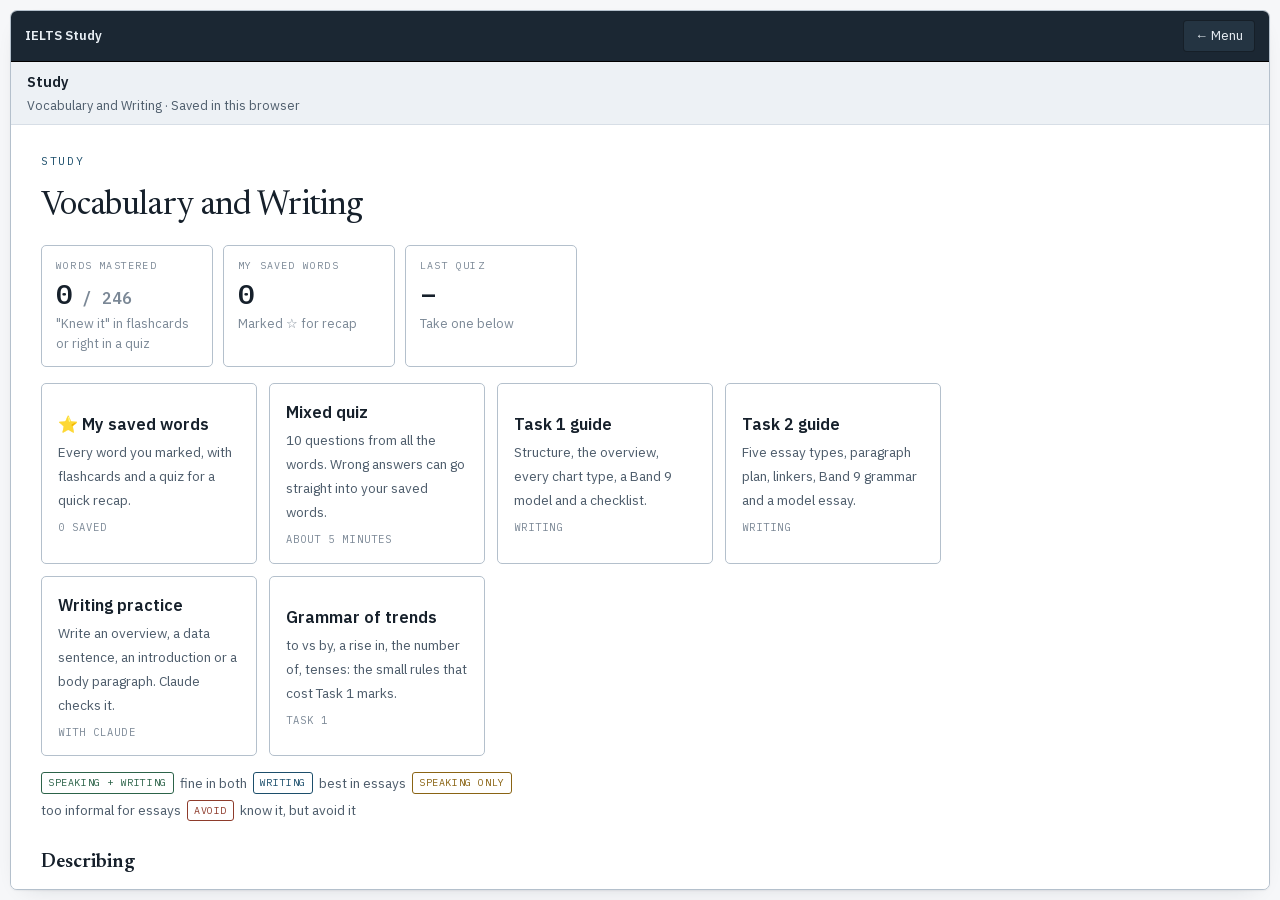
==== study.html @ 99f152c6 "IELTS Study: offline Vocabulary + Study for iPad Co-Authored-By: Claude Opus 5.5 <noreply@anthropic." ====
<!doctype html>
<html lang="en">
<head>
<meta charset="utf-8">
<meta name="viewport" content="width=device-width, initial-scale=1, viewport-fit=cover">
<meta name="apple-mobile-web-app-capable" content="yes">
<meta name="mobile-web-app-capable" content="yes">
<meta name="apple-mobile-web-app-title" content="IELTS Study">
<meta name="apple-mobile-web-app-status-bar-style" content="default">
<link rel="manifest" href="manifest.webmanifest">
<link rel="apple-touch-icon" href="icon-180.png">
<title>IELTS Study</title>
<link rel="stylesheet" href="fonts/fonts.css">
<style>
:root{
  --ground:#F6F7F9; --surface:#FFFFFF; --surface-2:#EDF1F5; --surface-3:#E4EAF0;
  --ink:#16202B; --ink-2:#4E5D6C; --ink-3:#7B8896;
  --rule:#D7DEE6; --rule-strong:#B4C0CC;
  --accent:#1C4E6B; --accent-2:#2E7BA6; --accent-soft:#E2EDF4;
  --correct:#8E3B2B; --correct-soft:#F7E9E5;
  --gold:#8A6414; --gold-soft:#F7EFDB;
  --good:#2C6349; --good-soft:#E2F0E9;
  --chrome:#1B2733; --chrome-2:#243442; --chrome-ink:#E8EEF4; --chrome-ink-2:#9FB0C0;
  --shadow:0 1px 2px rgba(22,32,43,.06), 0 8px 24px -16px rgba(22,32,43,.24);
}
@media (prefers-color-scheme:dark){:root:not([data-theme="light"]){
  --ground:#0B1016; --surface:#141C24; --surface-2:#1A242D; --surface-3:#222D37;
  --ink:#E4ECF3; --ink-2:#A6B4C0; --ink-3:#7C8B98;
  --rule:#2A3742; --rule-strong:#3B4B58;
  --accent:#82BEDD; --accent-2:#A3D2E9; --accent-soft:#16303F;
  --correct:#E5A395; --correct-soft:#33201C;
  --gold:#D9B667; --gold-soft:#2E2612;
  --good:#84C6A2; --good-soft:#15291F;
  --chrome:#0E161E; --chrome-2:#18242F; --chrome-ink:#E8EEF4; --chrome-ink-2:#8D9EAE;
  --shadow:0 1px 2px rgba(0,0,0,.5), 0 8px 24px -16px rgba(0,0,0,.9);
}}
:root[data-theme="dark"]{
  --ground:#0B1016; --surface:#141C24; --surface-2:#1A242D; --surface-3:#222D37;
  --ink:#E4ECF3; --ink-2:#A6B4C0; --ink-3:#7C8B98;
  --rule:#2A3742; --rule-strong:#3B4B58;
  --accent:#82BEDD; --accent-2:#A3D2E9; --accent-soft:#16303F;
  --correct:#E5A395; --correct-soft:#33201C;
  --gold:#D9B667; --gold-soft:#2E2612;
  --good:#84C6A2; --good-soft:#15291F;
  --chrome:#0E161E; --chrome-2:#18242F; --chrome-ink:#E8EEF4; --chrome-ink-2:#8D9EAE;
  --shadow:0 1px 2px rgba(0,0,0,.5), 0 8px 24px -16px rgba(0,0,0,.9);
}
*{box-sizing:border-box}
html,body{height:100%;margin:0;overflow:hidden}
body{background:var(--ground);color:var(--ink);font-family:"IBM Plex Sans",Arial,sans-serif;font-size:15.5px;line-height:1.55;-webkit-font-smoothing:antialiased}
.mono{font-family:"IBM Plex Mono",monospace}

#app{position:fixed;inset:10px;display:grid;grid-template-rows:auto auto minmax(0,1fr) auto;grid-template-columns:minmax(0,1fr);
  border:1px solid var(--rule-strong);border-radius:7px;overflow:hidden;background:var(--surface);box-shadow:var(--shadow)}
@media (max-width:700px){#app{inset:4px;border-radius:5px}}

/* top chrome */
.topbar{display:flex;align-items:center;gap:14px;min-width:0;background:var(--chrome);color:var(--chrome-ink);
  padding:9px 14px;font-size:13px;border-bottom:1px solid #000}
.topbar .who{display:flex;align-items:center;gap:9px;min-width:0}
.topbar .av{width:22px;height:22px;border-radius:3px;background:var(--chrome-2);display:grid;place-items:center;
  font-family:"IBM Plex Mono",monospace;font-size:10px;color:var(--chrome-ink-2);flex:none}
.topbar .nm{white-space:nowrap;overflow:hidden;text-overflow:ellipsis}
.topbar .nm b{font-weight:600}
.topbar .nm span{color:var(--chrome-ink-2);margin-left:7px;font-family:"IBM Plex Mono",monospace;font-size:11.5px}
.topbar .clock{margin-left:auto;display:flex;align-items:center;gap:8px;font-family:"IBM Plex Mono",monospace;
  font-size:13.5px;font-weight:600;background:var(--chrome-2);padding:5px 12px;border-radius:4px;font-variant-numeric:tabular-nums}
.topbar .clock.warn{background:#5A2A1E;color:#FFD9CE}
.topbar .clock.crit{background:#7A2416;color:#FFE2DA;animation:pulse 1s steps(2) infinite}
@keyframes pulse{50%{opacity:.55}}
.topbar .tools{display:flex;gap:6px}
.topbar button{font:inherit;font-size:12px;background:var(--chrome-2);color:var(--chrome-ink);border:1px solid #0006;
  border-radius:4px;padding:5px 11px;cursor:pointer}
.topbar button{white-space:nowrap}
.topbar button:hover{background:#2E4051}
.topbar button:focus-visible{outline:2px solid var(--accent-2);outline-offset:1px}

/* instruction strip */
.instr{background:var(--surface-2);border-bottom:1px solid var(--rule);padding:9px 16px}
.instr h2{margin:0 0 2px;font-size:14.5px;font-weight:600;font-family:"IBM Plex Sans",sans-serif}
.instr p{margin:0;font-size:12.8px;color:var(--ink-2)}
.instr .rng{font-family:"IBM Plex Mono",monospace;font-size:11px;letter-spacing:.1em;text-transform:uppercase;color:var(--accent);font-weight:600}

/* content */
.stage{min-height:0;min-width:0;overflow:hidden;position:relative}
.pane{height:100%;overflow-y:auto;padding:18px 22px}
.split{display:grid;grid-template-columns:minmax(0,1fr) 7px minmax(0,1fr);height:100%;min-height:0;min-width:0}
.split>.pane{min-width:0}
.split .divider{background:var(--surface-2);border-left:1px solid var(--rule);border-right:1px solid var(--rule);
  cursor:col-resize;position:relative}
.split .divider::after{content:"";position:absolute;top:50%;left:1px;width:3px;height:40px;margin-top:-20px;
  background:var(--rule-strong);border-radius:2px}
@media (max-width:860px){.split{grid-template-columns:1fr;grid-template-rows:1fr 7px 1fr}
  .split .divider{cursor:row-resize;border:none;border-top:1px solid var(--rule);border-bottom:1px solid var(--rule)}}

/* bottom chrome */
.botbar{background:var(--surface-2);border-top:1px solid var(--rule);padding:7px 12px;display:flex;align-items:center;gap:10px;min-width:0}
.palette{display:flex;gap:12px;overflow-x:auto;flex:1;min-width:0;padding:2px}
.pgroup{display:flex;align-items:center;gap:4px;flex:none}
.pgroup .lbl{font-family:"IBM Plex Mono",monospace;font-size:10px;letter-spacing:.08em;text-transform:uppercase;
  color:var(--ink-3);margin-right:3px;white-space:nowrap}
.pbtn{width:26px;height:26px;flex:none;border:1px solid var(--rule-strong);background:var(--surface);color:var(--ink-2);
  border-radius:3px;font-family:"IBM Plex Mono",monospace;font-size:11.5px;cursor:pointer;padding:0;position:relative}
.pbtn:hover{border-color:var(--accent-2)}
.pbtn:focus-visible{outline:2px solid var(--accent-2);outline-offset:1px}
.pbtn.done{background:var(--accent);border-color:var(--accent);color:var(--surface);font-weight:600}
.pbtn.here{outline:2px solid var(--ink);outline-offset:1px}
.pbtn.flag::after{content:"";position:absolute;top:-3px;right:-3px;width:7px;height:7px;border-radius:50%;background:var(--gold)}
.pbtn.ok{background:var(--good);border-color:var(--good);color:#fff}
.pbtn.no{background:var(--correct);border-color:var(--correct);color:#fff}
.navbtns{display:flex;gap:6px;flex:none}
.navbtns button,.reviewbox{font:inherit;font-size:12.5px;border:1px solid var(--rule-strong);background:var(--surface);
  color:var(--ink);border-radius:4px;padding:6px 13px;cursor:pointer;white-space:nowrap}
.navbtns button.primary{background:var(--accent);border-color:var(--accent);color:var(--surface);font-weight:600}
.navbtns button:disabled{opacity:.4;cursor:default}
.navbtns button:focus-visible,.reviewbox:focus-visible{outline:2px solid var(--accent-2);outline-offset:1px}
.reviewbox{display:flex;align-items:center;gap:6px;flex:none}
.reviewbox input{accent-color:var(--gold);margin:0}

/* question content inside panes */
.pane h3{font-family:"Newsreader",Georgia,serif;font-size:1.3rem;margin:0 0 6px;font-weight:600}
.pane .sub{font-size:.84rem;color:var(--ink-3);margin:0 0 16px}
.passage{font-family:"Newsreader",Georgia,serif;font-size:1.05rem;line-height:1.68}
.passage p{margin:0 0 14px;max-width:62ch}
.passage .pl{font-family:"IBM Plex Mono",monospace;font-size:.76em;font-weight:600;color:var(--accent);margin-right:7px;vertical-align:2px}
.qblock{border-top:1px solid var(--rule);margin-top:20px;padding-top:16px}
.qblock:first-child{border-top:none;margin-top:0;padding-top:0}
.qrange{font-family:"IBM Plex Mono",monospace;font-size:11px;letter-spacing:.1em;text-transform:uppercase;color:var(--accent);font-weight:600;margin:0 0 6px}
.rubric{font-size:.9rem;color:var(--ink-2);margin:0 0 14px}
.rubric strong{color:var(--ink)}
ol.qs{list-style:none;margin:0 0 16px;padding:0}
ol.qs>li{display:grid;grid-template-columns:30px 1fr;gap:9px;padding:7px 0;border-bottom:1px dotted var(--rule);align-items:start;scroll-margin-top:12px}
ol.qs>li:last-child{border-bottom:none}
ol.qs>li.cur{background:var(--accent-soft);border-radius:3px;padding-left:5px;margin-left:-5px}
ol.qs>li>.qn{font-family:"IBM Plex Mono",monospace;font-size:12.5px;font-weight:600;color:var(--ink-3);padding-top:2px}
ol.qs .opts{list-style:none;margin:7px 0 0;padding:0;display:flex;flex-direction:column;gap:2px;font-size:.93rem}
ol.qs .opts li{display:grid;grid-template-columns:22px 1fr;gap:6px;cursor:pointer;border-radius:3px;padding:3px 6px;margin-left:-6px}
ol.qs .opts li:hover{background:var(--surface-2)}
ol.qs .opts li.sel{background:var(--accent-soft)}
ol.qs .opts li.sel .ol{color:var(--accent);font-weight:700}
ol.qs .opts li.okright{background:var(--good-soft)} ol.qs .opts li.okright .ol{color:var(--good)}
ol.qs .opts li.okwrong{background:var(--correct-soft)} ol.qs .opts li.okwrong .ol{color:var(--correct)}
ol.qs .opts .ol{font-family:"IBM Plex Mono",monospace;font-weight:600;color:var(--ink-3)}
.optionbox{border:1px solid var(--rule-strong);border-radius:3px;background:var(--surface-2);padding:12px 14px;margin:0 0 16px;max-width:52ch}
.optionbox .obt{font-family:"IBM Plex Mono",monospace;font-size:10px;letter-spacing:.12em;text-transform:uppercase;color:var(--ink-3);font-weight:600;margin:0 0 8px;display:block}
.optionbox ul,.optionbox ol{list-style:none;margin:0;padding:0;display:flex;flex-direction:column;gap:3px;font-size:.92rem}
.optionbox li{display:grid;grid-template-columns:30px 1fr;gap:7px}
.optionbox .ol{font-family:"IBM Plex Mono",monospace;font-weight:600;color:var(--accent)}
.formtbl,.notebox{border:1px solid var(--rule-strong);border-radius:3px;background:var(--surface);padding:16px 18px;margin:0 0 18px;max-width:58ch}
.formtbl h5,.notebox h5{margin:0 0 4px;font-family:"Newsreader",Georgia,serif;font-size:1.12rem;font-weight:600}
.formtbl h5{text-align:center}
.formtbl .sub{text-align:center;font-size:.76rem;color:var(--ink-3);font-family:"IBM Plex Mono",monospace;letter-spacing:.1em;text-transform:uppercase;margin:0 0 12px;padding-bottom:9px;border-bottom:1px solid var(--rule)}
.formtbl dl{display:grid;grid-template-columns:auto 1fr;gap:8px 14px;margin:0;font-size:.93rem}
.formtbl dt{font-weight:500;color:var(--ink-2)} .formtbl dd{margin:0}
.notebox h6{margin:14px 0 5px;font-size:.8rem;font-weight:600;font-family:"IBM Plex Mono",monospace;letter-spacing:.1em;text-transform:uppercase;color:var(--accent)}
.notebox ul{margin:0;padding-left:18px;font-size:.93rem} .notebox li{margin-bottom:5px}
.qnum{font-family:"IBM Plex Mono",monospace;font-weight:600;color:var(--accent);font-size:.84rem;margin-right:4px}
figure{margin:0 0 16px} figure svg{width:100%;height:auto;display:block;background:var(--surface);border:1px solid var(--rule);border-radius:3px}
figcaption{font-size:.78rem;color:var(--ink-3);margin-top:6px;font-family:"IBM Plex Mono",monospace}
.box{border:1px solid var(--rule);border-radius:3px;background:var(--surface);padding:13px 15px;margin:0 0 16px;max-width:60ch}
.tw{overflow-x:auto;margin:0 0 16px;border:1px solid var(--rule);border-radius:3px;background:var(--surface)}
table{border-collapse:collapse;width:100%;font-size:.88rem;min-width:380px}
th,td{text-align:left;padding:8px 12px;border-bottom:1px solid var(--rule);vertical-align:top}
thead th{background:var(--surface-2);font-family:"IBM Plex Mono",monospace;font-size:10px;letter-spacing:.1em;text-transform:uppercase;color:var(--ink-2);font-weight:600}
td.num,th.num{font-variant-numeric:tabular-nums;white-space:nowrap} td.mono{font-family:"IBM Plex Mono",monospace}
tbody tr:last-child td{border-bottom:none}
.prompt{font-weight:600}
input.gapin{font-family:"IBM Plex Mono",monospace;font-size:.9em;color:var(--ink);background:var(--surface);
  border:1px solid var(--rule-strong);border-radius:3px;padding:3px 7px;margin:0 3px;min-width:140px;width:140px}
input.gapin.sz-letter{min-width:50px;width:50px;text-align:center;text-transform:uppercase}
input.gapin.sz-tfng{min-width:108px;width:108px;text-transform:uppercase}
input.gapin:focus{outline:none;border-color:var(--accent);box-shadow:0 0 0 3px var(--accent-soft)}
input.gapin.right{border-color:var(--good);background:var(--good-soft);color:var(--good);font-weight:600}
input.gapin.wrong{border-color:var(--correct);background:var(--correct-soft);color:var(--correct);font-weight:600}
.corr{font-family:"IBM Plex Mono",monospace;font-size:.78em;color:var(--good);font-weight:600;margin-left:6px;white-space:nowrap}
mark.hl{background:var(--gold-soft);border-bottom:1.5px solid var(--gold);padding:0 1px}
textarea.wbox{display:block;width:100%;height:100%;min-height:260px;font-family:"Newsreader",Georgia,serif;font-size:1.02rem;
  line-height:1.6;color:var(--ink);background:var(--surface);border:1px solid var(--rule-strong);border-radius:3px;padding:13px 15px;resize:none}
textarea.wbox:focus{outline:none;border-color:var(--accent);box-shadow:0 0 0 3px var(--accent-soft)}
.wcount{font-family:"IBM Plex Mono",monospace;font-size:11px;letter-spacing:.07em;text-transform:uppercase;color:var(--ink-3);text-align:right;margin-top:5px}
.wcount.under{color:var(--correct);font-weight:600} .wcount.over{color:var(--good);font-weight:600}

/* overlays */
.sheet{position:absolute;inset:0;background:var(--surface);overflow-y:auto;padding:28px 30px;z-index:20}
.sheet h1{font-family:"Newsreader",Georgia,serif;font-weight:400;font-size:2.1rem;margin:0 0 6px;letter-spacing:-.02em}
.sheet h2{font-family:"Newsreader",Georgia,serif;font-weight:600;font-size:1.25rem;margin:26px 0 10px}
.sheet p{max-width:66ch;color:var(--ink-2)}
.sheet .eyebrow{font-family:"IBM Plex Mono",monospace;font-size:11px;letter-spacing:.15em;text-transform:uppercase;color:var(--accent);margin:0 0 10px}
.cards{display:grid;grid-template-columns:repeat(auto-fit,minmax(215px,1fr));gap:12px;margin:16px 0;max-width:900px}
.card{border:1px solid var(--rule-strong);border-radius:5px;background:var(--surface);padding:15px 16px;text-align:left;cursor:pointer;font:inherit;color:inherit}
.card:hover{border-color:var(--accent);background:var(--accent-soft)}
.card:focus-visible{outline:2px solid var(--accent-2);outline-offset:2px}
.card b{display:block;font-size:1.02rem;margin-bottom:3px}
.card span{font-size:.85rem;color:var(--ink-2)}
.card .meta{font-family:"IBM Plex Mono",monospace;font-size:10.5px;letter-spacing:.1em;text-transform:uppercase;color:var(--ink-3);display:block;margin-top:8px}
.scorehead{display:flex;gap:26px;flex-wrap:wrap;align-items:baseline;border:1px solid var(--rule-strong);border-radius:5px;
  background:var(--surface-2);padding:18px 22px;margin:14px 0 22px;max-width:620px}
.scorehead .big{font-family:"IBM Plex Mono",monospace;font-size:2.6rem;font-weight:600;line-height:1;font-variant-numeric:tabular-nums}
.scorehead .lab{font-family:"IBM Plex Mono",monospace;font-size:10.5px;letter-spacing:.12em;text-transform:uppercase;color:var(--ink-3);display:block;margin-bottom:5px}
.scorehead .band{color:var(--accent)}
.rowlist{display:grid;grid-template-columns:repeat(auto-fill,minmax(168px,1fr));gap:5px;max-width:900px;margin:0 0 20px}
.rowlist .r{display:flex;gap:8px;align-items:baseline;font-size:.86rem;border:1px solid var(--rule);border-radius:3px;padding:5px 9px;background:var(--surface)}
.rowlist .r.ok{border-color:var(--good);background:var(--good-soft)}
.rowlist .r.no{border-color:var(--correct);background:var(--correct-soft)}
.rowlist .r b{font-family:"IBM Plex Mono",monospace;font-size:11px;color:var(--ink-3);flex:none;width:20px}
.rowlist .r .you{font-family:"IBM Plex Mono",monospace;text-decoration:line-through;color:var(--correct)}
.rowlist .r .ans{font-family:"IBM Plex Mono",monospace;color:var(--good);font-weight:600}
.misslist{display:flex;flex-direction:column;gap:6px;max-width:860px;margin:0 0 20px}
.misslist .m{display:grid;grid-template-columns:26px 1fr;gap:9px;border:1px solid var(--rule);
  border-left:3px solid var(--correct);border-radius:0 3px 3px 0;background:var(--surface);padding:8px 12px}
.misslist .m>b{font-family:"IBM Plex Mono",monospace;font-size:11.5px;color:var(--ink-3);padding-top:2px}
.misslist .m .ans{font-family:"IBM Plex Mono",monospace;color:var(--good);font-weight:600;font-size:.9rem}
.misslist .m p{margin:3px 0 0;font-size:.86rem;color:var(--ink-2);max-width:70ch}
details.key{border:1px solid var(--accent);border-radius:3px;background:var(--accent-soft);margin:0 0 12px;max-width:72ch}
details.key>summary{cursor:pointer;padding:11px 15px;font-family:"IBM Plex Mono",monospace;font-size:11px;
  letter-spacing:.12em;text-transform:uppercase;font-weight:600;color:var(--accent);list-style:none}
details.key>summary::-webkit-details-marker{display:none}
details.key>summary::before{content:"\25B8  "}
details.key[open]>summary::before{content:"\25BE  "}
details.key .kbody{padding:4px 16px 16px;background:var(--surface);border-top:1px solid var(--accent)}
details.key .model{font-family:"Newsreader",Georgia,serif;font-size:1.04rem;line-height:1.66}
details.key .model p{margin:0 0 12px;max-width:68ch}
details.key .wc{font-family:"IBM Plex Mono",monospace;font-size:11px;color:var(--ink-3);text-align:right;
  border-top:1px solid var(--rule);padding-top:8px;margin:12px 0 0}
details.key .gloss{font-size:.85rem;color:var(--ink-2);border-top:1px dashed var(--rule);margin-top:12px;padding-top:11px}
.btnrow{display:flex;gap:9px;flex-wrap:wrap;margin-top:18px}
.btnrow button{font:inherit;font-size:.88rem;font-weight:600;border-radius:4px;padding:9px 17px;cursor:pointer;
  border:1px solid var(--accent);background:var(--accent);color:var(--surface)}
.btnrow button.ghost{background:transparent;color:var(--accent)}
.btnrow button:focus-visible{outline:2px solid var(--accent-2);outline-offset:2px}
.notice{border-left:3px solid var(--gold);background:var(--gold-soft);border-radius:0 3px 3px 0;padding:12px 15px;margin:0 0 18px;max-width:66ch;font-size:.88rem}
.notice b{font-family:"IBM Plex Mono",monospace;font-size:10.5px;letter-spacing:.12em;text-transform:uppercase;color:var(--gold);display:block;margin-bottom:5px}
.hlbar{position:absolute;z-index:30;display:none;gap:2px;background:var(--chrome);border-radius:4px;padding:3px;box-shadow:var(--shadow)}
.hlbar button{font:inherit;font-size:11.5px;background:transparent;color:var(--chrome-ink);border:none;border-radius:3px;padding:5px 10px;cursor:pointer}
.hlbar button:hover{background:var(--chrome-2)}
.spk{max-width:70ch}
.qbh{font-family:"Newsreader",Georgia,serif;font-size:1.12rem;font-weight:600;margin:22px 0 8px}
.qrow{display:grid;grid-template-columns:minmax(0,1.25fr) minmax(0,.75fr) minmax(0,1.5fr);gap:16px;border:1px solid var(--rule);border-left:3px solid var(--good);border-radius:0 4px 4px 0;padding:10px 13px;margin:0 0 8px;max-width:1150px;background:var(--surface)}
.qrow.no{border-left-color:var(--correct);background:linear-gradient(90deg,var(--correct-soft),var(--surface) 30%)}
.qrow .qq{font-size:.9rem;line-height:1.5}
.qrow .qq b{font-family:"IBM Plex Mono",monospace;font-size:.82rem;color:var(--ink-3);margin-right:4px}
.qrow .qq .opt{display:block;font-size:.84rem;color:var(--ink-2);margin-top:2px}
.qrow .qq .opt.c{color:var(--good);font-weight:600}
.qrow .lab{display:block;font-family:"IBM Plex Mono",monospace;font-size:9.5px;letter-spacing:.1em;text-transform:uppercase;color:var(--ink-3);margin:0 0 2px}
.qrow .qa .ans{display:block;font-family:"IBM Plex Mono",monospace;color:var(--good);font-weight:600;margin-bottom:6px}
.qrow .qa .you2{display:block;font-family:"IBM Plex Mono",monospace;color:var(--correct);font-weight:600;text-decoration:line-through;margin-bottom:6px}
.qrow .qe .excerpt{margin:0}
.qrow .qe .nt{font-size:.84rem;color:var(--ink-2);margin:6px 0 0}
#qbyq.onlyno .qrow.ok{display:none}
.fltbar{display:flex;gap:6px;margin:0 0 6px}
.fltbar button{font:inherit;font-size:.8rem;border:1px solid var(--rule-strong);background:var(--surface);color:var(--ink);border-radius:4px;padding:4px 10px;cursor:pointer}
.fltbar button.on{background:var(--accent);border-color:var(--accent);color:var(--surface)}
@media (max-width:860px){.qrow{grid-template-columns:1fr;gap:8px}}
.tx p[data-pt]{cursor:pointer}
.tx p[data-pt]:hover{background:var(--accent-soft)}
.tx p .pi{color:var(--accent);font-size:10px;margin-right:6px}
.playbtn{font:inherit;font-size:.78rem;font-weight:600;border:1px solid var(--accent);background:var(--surface);color:var(--accent);border-radius:4px;padding:3px 9px;cursor:pointer;margin-top:7px}
#rpbar{position:absolute;right:16px;bottom:62px;z-index:45;background:var(--chrome);color:var(--chrome-ink);border-radius:6px;padding:8px 10px;display:flex;gap:8px;align-items:center;font-family:"IBM Plex Mono",monospace;font-size:12px;box-shadow:var(--shadow)}
#rpbar button{font:inherit;font-size:12px;background:var(--chrome-2);color:var(--chrome-ink);border:1px solid #0006;border-radius:4px;padding:4px 9px;cursor:pointer}
.dtable button.del{border-color:var(--rule-strong);color:var(--ink-3);margin-left:6px}
.qrow .qq .opt.y{color:var(--correct);text-decoration:line-through}
.qrow .qq .opts2{display:block;margin-top:5px;padding:6px 9px;background:var(--surface-2);border-radius:3px}
.revtx .tx{max-width:none}
.revtx .tx p.flash{outline:2px solid var(--accent);outline-offset:1px}
.revhint{font-family:"IBM Plex Mono",monospace;font-size:11px;color:var(--ink-3);margin:0 0 10px}
[data-qli].jump,.qhost.jump{cursor:pointer}
.gapin.jump{pointer-events:none}
.tx{font-size:.95rem;line-height:1.6;max-width:78ch}
.tx p{margin:0 0 7px;padding:3px 7px;border-radius:3px}
.tx p .sp{font-family:"IBM Plex Mono",monospace;font-size:10.5px;letter-spacing:.06em;color:var(--ink-3);margin-right:6px;text-transform:uppercase}
.tx p.txw{background:var(--correct-soft);border-left:3px solid var(--correct)}
.tx p.txr{border-left:3px solid var(--good)}
.tx .qb{display:inline-block;font-family:"IBM Plex Mono",monospace;font-size:10.5px;font-weight:600;border-radius:3px;padding:0 5px;margin-right:6px;vertical-align:1px}
.tx .qb.w{background:var(--correct);color:#fff}
.tx .qb.r{background:var(--good);color:#fff}
.txnote{font-size:.8rem;color:var(--ink-3);margin:0 0 10px;font-family:"IBM Plex Mono",monospace}
.excerpt{margin:7px 0 2px;padding:7px 10px;background:var(--surface-2);border-radius:3px;font-size:.86rem;color:var(--ink);max-width:72ch}
.excerpt .lab{display:block;font-family:"IBM Plex Mono",monospace;font-size:10px;letter-spacing:.1em;text-transform:uppercase;color:var(--ink-3);margin-bottom:3px}
.excerpt mark{background:var(--gold-soft);border-bottom:1.5px solid var(--gold);color:inherit;padding:0 1px}
.playopt{margin:0 0 16px;padding:9px 13px;border:1px dashed var(--rule-strong);border-radius:4px;font-family:"IBM Plex Mono",monospace;font-size:12px;display:flex;gap:12px;align-items:center;color:var(--ink-3)}
.playopt button{font:inherit;font-size:12px;border:1px solid var(--accent);background:transparent;color:var(--accent);border-radius:4px;padding:4px 10px;cursor:pointer}
.tiles{display:grid;grid-template-columns:repeat(auto-fill,minmax(170px,1fr));gap:10px;max-width:900px;margin:12px 0 8px}
.tile{border:1px solid var(--rule-strong);border-radius:5px;background:var(--surface);padding:12px 14px}
.tile .lab{display:block;font-family:"IBM Plex Mono",monospace;font-size:10px;letter-spacing:.12em;text-transform:uppercase;color:var(--ink-3);margin-bottom:6px}
.tile .v{font-family:"IBM Plex Mono",monospace;font-size:1.7rem;font-weight:600;line-height:1.1;font-variant-numeric:tabular-nums}
.tile .s{display:block;font-size:.8rem;color:var(--ink-3);margin-top:4px}
.ah-f{display:flex;flex-wrap:wrap;gap:6px;margin:6px 0 12px}
.ah-f button{font:inherit;font-size:.82rem;border:1px solid var(--rule-strong);background:var(--surface);color:var(--ink-2);border-radius:999px;padding:4px 13px;cursor:pointer}
.ah-f button span{font-family:"IBM Plex Mono",monospace;font-size:.72rem;opacity:.75;margin-left:2px}
.ah-f button.on{background:var(--accent);border-color:var(--accent);color:var(--surface)}
.ah-list{list-style:none;margin:0;padding:0;max-width:920px;border:1px solid var(--rule);border-radius:7px;overflow:hidden;background:var(--surface)}
.ah-day{padding:7px 16px;background:var(--surface-2);font-family:"IBM Plex Mono",monospace;font-size:10.5px;letter-spacing:.09em;text-transform:uppercase;color:var(--ink-3);border-top:1px solid var(--rule)}
.ah-day:first-child{border-top:0}
.ah-row{display:grid;grid-template-columns:92px minmax(0,1.25fr) minmax(0,1.2fr) 54px auto;gap:14px;align-items:center;padding:11px 16px;border-top:1px solid var(--rule)}
.ah-row:hover{background:var(--surface-2)}
.ah-mod{font-size:.74rem;font-weight:600;padding:3px 9px;border-radius:999px;justify-self:start;white-space:nowrap}
.m-listening{background:var(--accent-soft);color:var(--accent)}
.m-reading{background:var(--gold-soft);color:var(--gold)}
.m-writing{background:var(--good-soft);color:var(--good)}
.m-speaking{background:var(--correct-soft);color:var(--correct)}
.ah-t{display:flex;flex-wrap:wrap;align-items:baseline;gap:2px 8px;min-width:0}
.ah-t b{white-space:nowrap;font-weight:600}
.ah-t small{color:var(--ink-3);font-family:"IBM Plex Mono",monospace;font-size:.72rem;white-space:nowrap}
.ah-note{font:inherit;font-size:.76rem;color:var(--ink-3);background:none;border:0;padding:0;cursor:pointer;flex-basis:100%;text-align:left;overflow:hidden;text-overflow:ellipsis;white-space:nowrap}
button.ah-note:hover{color:var(--accent);text-decoration:underline}
.ah-score{display:flex;align-items:center;gap:10px;min-width:0}
.ah-sc{font-family:"IBM Plex Mono",monospace;font-size:.8rem;white-space:nowrap;color:var(--ink-3)}
.ah-sc b{color:var(--ink);font-size:.98rem}
.ah-bar{flex:1;max-width:130px;height:6px;background:var(--surface-3);border-radius:3px;overflow:hidden}
.ah-bar i{display:block;height:100%;background:var(--accent-2);border-radius:3px}
.ah-band{font-family:"IBM Plex Mono",monospace;font-weight:700;font-size:.98rem;text-align:center;border-radius:6px;padding:5px 0;color:var(--ink-3)}
.ah-band.b8{background:var(--good-soft);color:var(--good)}
.ah-band.b7{background:var(--accent-soft);color:var(--accent)}
.ah-band.b6{background:var(--gold-soft);color:var(--gold)}
.ah-band.b5{background:var(--correct-soft);color:var(--correct)}
.ah-act{display:flex;gap:6px;align-items:center;justify-content:flex-end}
.ah-act select{max-width:78px;font-size:.8rem}
.ah-go{font:inherit;font-size:.8rem;border:1px solid var(--accent);background:transparent;color:var(--accent);border-radius:5px;padding:5px 12px;cursor:pointer;white-space:nowrap}
.ah-go:hover{background:var(--accent);color:var(--surface)}
.ah-del{display:grid;place-items:center;border:1px solid transparent;background:none;color:var(--ink-3);border-radius:5px;padding:5px;cursor:pointer;opacity:.55}
.ah-row:hover .ah-del,.ah-del:focus-visible{opacity:1}
.ah-del:hover{color:var(--correct);border-color:var(--correct)}
@media (max-width:680px){
  .ah-row{grid-template-columns:auto minmax(0,1fr) 50px;gap:8px 10px}
  .ah-score{grid-column:1 / 3}
  .ah-act{grid-column:1 / -1;justify-content:flex-start}
}
.dtable{border-collapse:collapse;width:100%;max-width:900px;font-size:.86rem;min-width:520px}
.dtable td,.dtable th{padding:7px 10px;border-bottom:1px solid var(--rule);text-align:left;vertical-align:middle}
.dtable th{font-family:"IBM Plex Mono",monospace;font-size:10px;letter-spacing:.1em;text-transform:uppercase;color:var(--ink-3);font-weight:600;background:var(--surface-2)}
.dtable td.n{font-family:"IBM Plex Mono",monospace;font-variant-numeric:tabular-nums;white-space:nowrap}
.dtable button{font:inherit;font-size:.8rem;border:1px solid var(--accent);background:transparent;color:var(--accent);border-radius:4px;padding:3px 9px;cursor:pointer;white-space:nowrap}
.secbar{display:grid;grid-template-columns:90px 1fr 52px;gap:10px;align-items:center;max-width:560px;margin:5px 0;font-size:.86rem}
.secbar .tr{height:12px;background:var(--surface-2);border-radius:3px;overflow:hidden}
.secbar .fl{height:100%;background:var(--accent)}
.secbar .pc{font-family:"IBM Plex Mono",monospace;text-align:right;color:var(--ink-2)}
.btnrow button.ghost.sel{border-color:var(--accent);color:var(--accent);background:var(--accent-soft);font-weight:600}
.spk h4.lab{font-family:"IBM Plex Mono",monospace;font-size:11px;letter-spacing:.1em;text-transform:uppercase;color:var(--accent);margin:18px 0 6px;font-weight:600}
.spk ul{margin:0 0 8px;padding-left:20px}
.paper{border:1px solid var(--rule-strong);border-radius:4px;background:var(--surface-2);padding:16px 18px;margin:0 0 16px;max-width:56ch}
.paper .ptag{display:block;font-family:"IBM Plex Mono",monospace;font-size:10px;letter-spacing:.12em;text-transform:uppercase;color:var(--ink-3);font-weight:600;margin-bottom:8px}
.paper .prompt{font-size:1.05rem;margin:0 0 8px}
.tcards{grid-template-columns:repeat(auto-fill,minmax(200px,1fr))}
.tcards .card{padding:12px 14px}
.spk .timerbig{font-family:"IBM Plex Mono",monospace;font-size:3rem;font-weight:600;font-variant-numeric:tabular-nums;color:var(--accent);margin:10px 0}
.tile .tlist-h{display:block;font-family:"IBM Plex Mono",monospace;font-size:9.5px;letter-spacing:.12em;text-transform:uppercase;color:var(--ink-3);margin:12px 0 4px;padding-top:9px;border-top:1px solid var(--rule)}
.tlist{list-style:none;margin:0;padding:0;display:flex;flex-direction:column;gap:2px}
.tlist button{width:calc(100% + 10px);display:grid;grid-template-columns:minmax(0,1fr) auto 30px;gap:8px;align-items:baseline;font:inherit;font-size:.84rem;color:var(--ink);background:transparent;border:none;border-radius:3px;padding:4px 5px;margin:0 -5px;cursor:pointer;text-align:left}
.tlist button:hover{background:var(--accent-soft)}
.tlist button:focus-visible{outline:2px solid var(--accent-2)}
.tlist .tn{white-space:nowrap;overflow:hidden;text-overflow:ellipsis}
.tlist .dt{display:block;font-family:"IBM Plex Mono",monospace;font-size:.68rem;color:var(--ink-3);overflow:hidden;text-overflow:ellipsis}
.tlist .sc{font-family:"IBM Plex Mono",monospace;font-size:.76rem;color:var(--ink-2);white-space:nowrap}
.tlist .bd{font-family:"IBM Plex Mono",monospace;font-weight:600;text-align:right}
table.bt{min-width:640px;font-size:.88rem}
table.bt thead th{white-space:nowrap}
table.bt tbody th{font-family:"Newsreader",Georgia,serif;font-size:1.05rem;font-weight:600;white-space:nowrap;vertical-align:top;padding-top:12px}
table.bt td{vertical-align:top;width:22%}
.btchip{display:grid;grid-template-columns:auto 1fr;column-gap:8px;width:100%;font:inherit;font-size:.84rem;color:var(--ink);background:var(--surface-2);border:1px solid var(--rule);border-radius:4px;padding:5px 9px;margin:0 0 4px;cursor:pointer;text-align:left}
.btchip:hover{border-color:var(--accent);background:var(--accent-soft)}
.btchip:focus-visible{outline:2px solid var(--accent-2);outline-offset:1px}
.btchip .bd{font-family:"IBM Plex Mono",monospace;font-weight:600;font-size:.95rem}
.btchip .sc{font-family:"IBM Plex Mono",monospace;font-size:.78rem;color:var(--ink-2);align-self:center}
.btchip .dt{grid-column:1/-1;font-family:"IBM Plex Mono",monospace;font-size:.68rem;color:var(--ink-3);white-space:nowrap;overflow:hidden;text-overflow:ellipsis}
table.bt .none{color:var(--ink-3)}
mark.hl{cursor:pointer}
mark.hl.hasnote{border-bottom-style:dashed}
.hlnote{display:inline-block;font-size:.72em;line-height:1;color:var(--surface);background:var(--gold);border-radius:3px;padding:2px 4px;margin:0 2px;vertical-align:2px;cursor:pointer;font-family:"IBM Plex Sans",sans-serif;font-style:normal}
.notepop{position:absolute;z-index:40;width:300px;max-width:calc(100% - 12px);background:var(--surface);border:1px solid var(--rule-strong);border-radius:6px;box-shadow:var(--shadow);padding:10px 12px}
.notepop .nq{margin:0 0 6px;font-size:.8rem;color:var(--ink-3);max-height:3.2em;overflow:hidden;font-family:"Newsreader",Georgia,serif;font-style:italic}
.notepop textarea{width:100%;font:inherit;font-size:.88rem;color:var(--ink);background:var(--surface);border:1px solid var(--rule-strong);border-radius:4px;padding:6px 8px;resize:vertical}
.notepop textarea:focus{outline:none;border-color:var(--accent);box-shadow:0 0 0 3px var(--accent-soft)}
.notepop .nb{display:flex;gap:6px;flex-wrap:wrap;margin-top:7px}
.notepop button{font:inherit;font-size:.78rem;font-weight:600;border-radius:4px;padding:5px 10px;cursor:pointer;border:1px solid var(--accent);background:var(--accent);color:var(--surface)}
.notepop button.ghost{background:transparent;color:var(--accent)}
#notepad{position:absolute;right:14px;bottom:58px;z-index:35;width:320px;max-width:calc(100% - 28px);background:var(--surface);border:1px solid var(--rule-strong);border-radius:6px;box-shadow:var(--shadow);display:flex;flex-direction:column}
#notepad[hidden]{display:none}
#notepad .nph{display:flex;align-items:center;gap:8px;padding:7px 10px;border-bottom:1px solid var(--rule);background:var(--surface-2);border-radius:6px 6px 0 0}
#notepad .nph b{font-size:.85rem}
#notepad .nps{font-family:"IBM Plex Mono",monospace;font-size:10px;color:var(--good);margin-right:auto}
#notepad .nph button{font:inherit;font-size:1.1rem;line-height:1;border:none;background:none;color:var(--ink-2);cursor:pointer;padding:0 4px}
#notepad textarea{min-height:180px;font:inherit;font-size:.9rem;line-height:1.5;color:var(--ink);background:var(--surface);border:none;border-radius:0 0 6px 6px;padding:10px 12px;resize:vertical}
#notepad textarea:focus{outline:none}
.nlab{font-family:"IBM Plex Mono",monospace;font-size:10.5px;letter-spacing:.1em;text-transform:uppercase;color:var(--accent);font-weight:600;margin:12px 0 4px}
.nlist{list-style:none;margin:0 0 6px;padding:0;display:flex;flex-direction:column;gap:6px;max-width:72ch}
.nlist li{font-size:.9rem}
.nlist .nn{display:block;font-size:.84rem;color:var(--ink-2);margin:2px 0 0 10px;padding-left:8px;border-left:2px solid var(--gold)}
.padview{border:1px solid var(--rule);border-left:3px solid var(--gold);border-radius:0 4px 4px 0;background:var(--surface);padding:9px 13px;margin:0 0 10px;max-width:72ch;font-size:.9rem;white-space:normal}
.padview .lab{display:block;font-family:"IBM Plex Mono",monospace;font-size:10px;letter-spacing:.12em;text-transform:uppercase;color:var(--ink-3);margin-bottom:4px}
mark.ev{background:transparent;color:inherit;padding:0;border-bottom:2px solid var(--good);box-shadow:inset 0 -6px 0 var(--good-soft)}
mark.ev.no{border-bottom-color:var(--correct);box-shadow:inset 0 -6px 0 var(--correct-soft)}
p.evpara{border-left:3px solid var(--good);padding-left:9px;margin-left:-12px}
p.evpara.no{border-left-color:var(--correct)}
p.evpara.evflash{background:var(--accent-soft);border-radius:0 3px 3px 0}
mark.ev.evflash{background:var(--accent-soft);box-shadow:0 0 0 2px var(--accent);border-radius:2px;transition:background .3s}
.evq{display:inline-block;font-family:"IBM Plex Mono",monospace;font-size:10.5px;font-weight:600;line-height:1.4;color:#fff;background:var(--good);border-radius:3px;padding:0 4px;margin-right:3px;vertical-align:2px;cursor:pointer;font-style:normal}
.evq.no{background:var(--correct)}
.evflash[data-qli],.qhost.evflash,p.evflash,dd.evflash{outline:2px solid var(--accent);outline-offset:2px;border-radius:3px}
.pane .qn,.pane .qnum{cursor:default}
.rowlist button.r{font:inherit;color:inherit;text-align:left;cursor:pointer;width:100%;position:relative;padding-right:22px}
.rowlist button.r:hover{box-shadow:0 0 0 2px var(--accent)}
.rowlist button.r:focus-visible{outline:2px solid var(--accent-2);outline-offset:1px}
.rowlist .r .go{position:absolute;right:7px;top:5px;font-size:.8rem;color:var(--ink-3)}
.rowlist button.r:hover .go{color:var(--accent)}
.gobtn{font:inherit;font-size:.8rem;font-weight:600;border:1px solid var(--accent);background:var(--surface);color:var(--accent);border-radius:4px;padding:4px 10px;margin-top:8px;cursor:pointer}
.gobtn:hover{background:var(--accent);color:var(--surface)}
.ansrow{grid-column:2;display:flex;flex-wrap:wrap;align-items:center;gap:4px 8px;margin-top:6px}
.ansrow input.gapin{margin-left:0}
.wtab{font:inherit;font-size:.82rem;border:1px solid var(--rule-strong);background:var(--surface);color:var(--ink-2);border-radius:4px;padding:5px 12px;margin-right:6px;cursor:pointer}
.wtab.here{border-color:var(--accent);background:var(--accent-soft);color:var(--ink)}.wtab span{font-family:"IBM Plex Mono",monospace;font-size:.76rem;color:var(--ink-3);margin-left:4px}
.wnudge{position:fixed;left:50%;top:70px;transform:translateX(-50%);z-index:50;max-width:min(560px,calc(100vw - 32px));background:var(--surface);border:1.5px solid var(--gold);border-radius:6px;padding:12px 16px;font-size:.9rem;box-shadow:0 6px 24px rgba(0,0,0,.18)}
.wnudge b{display:block;color:var(--gold);margin-bottom:3px}.wnudge button{font:inherit;margin-top:8px;padding:5px 12px;border-radius:4px;border:1px solid var(--accent);background:var(--accent);color:var(--surface);cursor:pointer}
.wmarking{max-width:66ch;border:1.5px dashed var(--accent);border-radius:6px;padding:14px 16px;margin:0 0 18px;background:var(--accent-soft)}.wmarking b{display:block;margin-bottom:4px}.wmarking span{font-size:.9rem;color:var(--ink-2)}
.wtask{margin-top:26px;padding-top:6px;border-top:1px solid var(--rule)}.wtask h3{font-size:1rem;margin:16px 0 6px}.wsub{font-size:.8rem;color:var(--ink-3);font-weight:400}
.wfixes>div{margin:0 0 9px;font-size:.92rem}.wfixes s{color:#b4473a}.wfixes ins{text-decoration:none;color:var(--good);font-weight:600}.wfixes span{display:block;font-size:.84rem;color:var(--ink-3)}
.wsbs{display:grid;grid-template-columns:1fr 1fr;gap:14px;margin:16px 0}.wcol{border:1px solid var(--rule-strong);border-radius:5px;padding:12px 16px;background:var(--surface)}
.wcol .lab{display:block;font-family:"IBM Plex Mono",monospace;font-size:10.5px;letter-spacing:.1em;text-transform:uppercase;color:var(--ink-3);margin-bottom:6px}.wcol p{margin:0 0 10px;font-family:"Newsreader",Georgia,serif;font-size:1.02rem;line-height:1.6}
.wup{border-color:var(--good);background:var(--good-soft)}@media (max-width:760px){.wsbs{grid-template-columns:1fr}}
.revisit{display:flex;align-items:center;gap:16px;flex-wrap:wrap;max-width:860px;margin:0 0 22px;padding:14px 18px;border:1.5px solid var(--accent);border-radius:6px;background:var(--accent-soft)}
.revisit>div{flex:1;min-width:220px}
.revisit b{display:block;font-size:1.02rem;margin-bottom:2px}
.revisit span{font-size:.88rem;color:var(--ink-2)}
.revisit button{font:inherit;font-size:1rem;font-weight:600;border-radius:5px;padding:11px 22px;cursor:pointer;border:1px solid var(--accent);background:var(--accent);color:var(--surface);white-space:nowrap}
.revisit button:hover{filter:brightness(1.1)}
.revisit button:focus-visible{outline:2px solid var(--accent-2);outline-offset:2px}
.evalbox{border:1px solid var(--rule-strong);border-radius:5px;background:var(--surface);padding:14px 18px;margin:0 0 20px;max-width:860px}
.evalbox .evhead{margin:0 0 10px;color:var(--ink);font-weight:500}
.evlist{margin:0;padding-left:22px;display:flex;flex-direction:column;gap:12px}
.evlist li{padding-left:2px}
.evlist li::marker{font-family:"IBM Plex Mono",monospace;font-weight:600;color:var(--accent)}
.evlist b{display:block;font-weight:600}
.evlist .ev{display:block;font-family:"IBM Plex Mono",monospace;font-size:.76rem;color:var(--ink-3);margin:2px 0 4px;overflow-wrap:anywhere}
.evlist .tip{display:block;font-size:.88rem;color:var(--ink-2);max-width:72ch}
.evgood{margin:14px 0 0;padding:8px 12px;border-left:3px solid var(--good);background:var(--good-soft);border-radius:0 3px 3px 0;font-size:.86rem;color:var(--ink)}
.evtypes{margin-top:12px}
.evtypes>summary{cursor:pointer;font-family:"IBM Plex Mono",monospace;font-size:11px;letter-spacing:.1em;text-transform:uppercase;color:var(--accent);font-weight:600;padding:4px 0}
.secbar.evbar{grid-template-columns:minmax(120px,240px) 1fr 52px}
.critgrid{display:grid;grid-template-columns:repeat(auto-fill,minmax(210px,1fr));gap:8px 16px;max-width:860px;margin:0 0 16px}
.critgrid label{display:flex;flex-direction:column;gap:4px;font-size:.86rem;color:var(--ink-2)}
.critgrid select{max-width:140px}
/* official-test options: contrast and text size */
:root[data-contrast="wob"],:root[data-contrast="yob"]{
  --ground:#000; --surface:#000; --surface-2:#0B0B0B; --surface-3:#161616;
  --ink:#FFF; --ink-2:#FFF; --ink-3:#DDD; --rule:#777; --rule-strong:#CCC;
  --accent:#FFF; --accent-2:#FFF; --accent-soft:#222; --chrome:#000; --chrome-2:#111; --chrome-ink:#FFF; --chrome-ink-2:#DDD;
  --correct:#FF9E8A; --correct-soft:#2A120D; --good:#8FE0B4; --good-soft:#0E2418; --gold:#FFD36B; --gold-soft:#2A2208}
:root[data-contrast="yob"]{--ink:#FFFF00; --ink-2:#FFFF00; --ink-3:#E6E600; --accent:#FFFF00; --accent-2:#FFFF00; --chrome-ink:#FFFF00; --rule-strong:#E6E600}
:root[data-contrast] input,:root[data-contrast] textarea,:root[data-contrast] select{background:#000;color:var(--ink);border-color:var(--rule-strong)}
:root[data-tsize="l"] .stage,:root[data-tsize="l"] .instr{zoom:1.15}
:root[data-tsize="xl"] .stage,:root[data-tsize="xl"] .instr{zoom:1.32}
.optsheet{position:fixed;inset:0;z-index:80;background:rgba(0,0,0,.35);display:grid;place-items:start center;padding-top:70px}
.optcard{width:min(420px,calc(100vw - 32px));background:var(--surface);color:var(--ink);border:1px solid var(--rule-strong);border-radius:6px;padding:12px 14px 14px;box-shadow:var(--shadow)}
.opthd{display:flex;align-items:center;justify-content:space-between;margin-bottom:4px}
.opthd button{font:inherit;background:none;border:0;color:var(--ink);cursor:pointer;font-size:16px}
.optlab{margin:12px 0 6px;font-size:12px;color:var(--ink-3);text-transform:uppercase;letter-spacing:.08em}
.optcard button[data-g]{display:block;width:100%;text-align:left;font:inherit;padding:9px 12px;margin:0 0 -1px;border:1px solid var(--rule-strong);background:var(--surface);color:var(--ink);cursor:pointer}
.optcard button[data-g].on{background:var(--surface-2);font-weight:600}
.audst{display:flex;align-items:center;gap:10px;min-width:0;font-size:12px;color:var(--chrome-ink);white-space:nowrap;overflow:hidden}
.audst .ast{font-weight:600}
.audst .ast.dim{color:var(--chrome-ink-2);font-weight:500}
.audst .ast.go{color:#FFE08A}
.audst.clickme{cursor:pointer}
.audst .apos{font-family:"IBM Plex Mono",monospace;color:var(--chrome-ink-2)}
.audst .avl{display:flex;align-items:center;gap:4px}
.audst .avl input{width:80px;accent-color:var(--accent-2)}
.audst .spd{margin-left:0!important}
.topbar .clock{margin-left:0}
.topbar .who{margin-right:auto}
@media (max-width:760px){.audst .avl,.audst .spd,.audst .apos{display:none!important}}
.tchip{font-size:12px;font-weight:600;color:var(--chrome-ink);background:var(--chrome-2);padding:5px 10px;border-radius:4px;white-space:nowrap;flex:none}
#btnTheme{display:none!important}
@media (max-width:600px){.tchip{display:none!important}}
.ttoast{position:fixed;right:18px;top:60px;z-index:90;display:flex;flex-direction:column;gap:2px;background:var(--surface);color:var(--ink);border:1.5px solid var(--gold);border-left-width:5px;border-radius:5px;padding:10px 14px;box-shadow:var(--shadow);font-size:14px}
.ttoast b{font-size:12px;color:var(--gold)}
.tdone{display:flex;flex-wrap:wrap;gap:4px;margin-top:9px}
.tdone i{font-style:normal;font-family:"IBM Plex Mono",monospace;font-size:10.5px;line-height:1.5;padding:1px 6px;border-radius:3px;border:1px solid var(--rule);color:var(--ink-3)}
.tdone i.y{background:var(--good-soft);border-color:var(--good);color:var(--good);font-weight:600}
.card.alldone{border-color:var(--good)}
.card .mdone{display:block;margin-top:6px;font-size:.8rem;font-weight:600;color:var(--ink-3)}
.card .mdone.y{color:var(--good)}
.donesum{display:flex;flex-wrap:wrap;gap:8px 14px;align-items:center;max-width:900px;margin:-4px 0 4px;font-size:.88rem;color:var(--ink-2)}
.donesum button{font:inherit;font-size:.84rem;font-weight:600;border:1px solid var(--accent);background:var(--accent);color:var(--surface);border-radius:4px;padding:5px 12px;cursor:pointer}
.topbar a.tlink{font:inherit;font-size:12px;font-weight:600;background:var(--gold-soft);color:var(--gold);border:1px solid var(--gold);border-radius:4px;padding:5px 11px;text-decoration:none;white-space:nowrap}
.topbar a.tlink:hover{filter:brightness(1.08)}
@media (max-width:600px){.topbar a.tlink{display:none}}
@media (prefers-reduced-motion:reduce){*{animation:none!important;transition:none!important}}
</style>
<script>if('serviceWorker' in navigator)navigator.serviceWorker.register('sw.js');</script>
<style>#app .topbar a{color:var(--chrome-ink);text-decoration:none;font-size:13px;border:1px solid #0006;background:var(--chrome-2);border-radius:4px;padding:5px 11px}</style>
</head>
<body>
<div id="app">
  <div class="topbar"><div class="who"><b>IELTS Study</b></div><div class="tools"><a href="index.html">&larr; Menu</a></div></div>
  <div class="instr" id="instr"><h2>&nbsp;</h2><p>&nbsp;</p></div>
  <div class="stage" id="stage"></div>
  <div class="botbar" id="botbar" style="display:none"></div>
</div>
<script>window.IELTS_STUDY_BRIDGE={home:function(){location.href='index.html'},stopTimer:function(){}};</script>
<script src="study-data.js"></script>
<script src="study.js"></script>
<script>if(window.STUDY)window.STUDY.open();</script>
</body>
</html>
---- fonts/fonts.css ----
/* cyrillic-ext */
@font-face {
  font-family: 'IBM Plex Mono';
  font-style: normal;
  font-weight: 400;
  font-display: swap;
  src: url(23091c2e67de.woff2) format('woff2');
  unicode-range: U+0460-052F, U+1C80-1C8A, U+20B4, U+2DE0-2DFF, U+A640-A69F, U+FE2E-FE2F;
}
/* cyrillic */
@font-face {
  font-family: 'IBM Plex Mono';
  font-style: normal;
  font-weight: 400;
  font-display: swap;
  src: url(647823ad22a6.woff2) format('woff2');
  unicode-range: U+0301, U+0400-045F, U+0490-0491, U+04B0-04B1, U+2116;
}
/* symbols2 */
@font-face {
  font-family: 'IBM Plex Mono';
  font-style: normal;
  font-weight: 400;
  font-display: swap;
  src: url(7be5dcde6f5c.woff2) format('woff2');
  unicode-range: U+2000-2001, U+2004-2008, U+200A, U+23B8-23BD, U+2500-259F;
}
/* vietnamese */
@font-face {
  font-family: 'IBM Plex Mono';
  font-style: normal;
  font-weight: 400;
  font-display: swap;
  src: url(5f304aff9667.woff2) format('woff2');
  unicode-range: U+0102-0103, U+0110-0111, U+0128-0129, U+0168-0169, U+01A0-01A1, U+01AF-01B0, U+0300-0301, U+0303-0304, U+0308-0309, U+0323, U+0329, U+1EA0-1EF9, U+20AB;
}
/* latin-ext */
@font-face {
  font-family: 'IBM Plex Mono';
  font-style: normal;
  font-weight: 400;
  font-display: swap;
  src: url(5ca4c3a527db.woff2) format('woff2');
  unicode-range: U+0100-02BA, U+02BD-02C5, U+02C7-02CC, U+02CE-02D7, U+02DD-02FF, U+0304, U+0308, U+0329, U+1D00-1DBF, U+1E00-1E9F, U+1EF2-1EFF, U+2020, U+20A0-20AB, U+20AD-20C4, U+2113, U+2C60-2C7F, U+A720-A7FF;
}
/* latin */
@font-face {
  font-family: 'IBM Plex Mono';
  font-style: normal;
  font-weight: 400;
  font-display: swap;
  src: url(01a7bb0282f3.woff2) format('woff2');
  unicode-range: U+0000-00FF, U+0131, U+0152-0153, U+02BB-02BC, U+02C6, U+02DA, U+02DC, U+0304, U+0308, U+0329, U+2000-206F, U+20AC, U+2122, U+2191, U+2193, U+2212, U+2215, U+FEFF, U+FFFD;
}
/* cyrillic-ext */
@font-face {
  font-family: 'IBM Plex Mono';
  font-style: normal;
  font-weight: 500;
  font-display: swap;
  src: url(aa487ad71d5a.woff2) format('woff2');
  unicode-range: U+0460-052F, U+1C80-1C8A, U+20B4, U+2DE0-2DFF, U+A640-A69F, U+FE2E-FE2F;
}
/* cyrillic */
@font-face {
  font-family: 'IBM Plex Mono';
  font-style: normal;
  font-weight: 500;
  font-display: swap;
  src: url(a94c69d3d4b0.woff2) format('woff2');
  unicode-range: U+0301, U+0400-045F, U+0490-0491, U+04B0-04B1, U+2116;
}
/* symbols2 */
@font-face {
  font-family: 'IBM Plex Mono';
  font-style: normal;
  font-weight: 500;
  font-display: swap;
  src: url(df8ba31ecceb.woff2) format('woff2');
  unicode-range: U+2000-2001, U+2004-2008, U+200A, U+23B8-23BD, U+2500-259F;
}
/* vietnamese */
@font-face {
  font-family: 'IBM Plex Mono';
  font-style: normal;
  font-weight: 500;
  font-display: swap;
  src: url(48e35bab5375.woff2) format('woff2');
  unicode-range: U+0102-0103, U+0110-0111, U+0128-0129, U+0168-0169, U+01A0-01A1, U+01AF-01B0, U+0300-0301, U+0303-0304, U+0308-0309, U+0323, U+0329, U+1EA0-1EF9, U+20AB;
}
/* latin-ext */
@font-face {
  font-family: 'IBM Plex Mono';
  font-style: normal;
  font-weight: 500;
  font-display: swap;
  src: url(8aaa1aea42ab.woff2) format('woff2');
  unicode-range: U+0100-02BA, U+02BD-02C5, U+02C7-02CC, U+02CE-02D7, U+02DD-02FF, U+0304, U+0308, U+0329, U+1D00-1DBF, U+1E00-1E9F, U+1EF2-1EFF, U+2020, U+20A0-20AB, U+20AD-20C4, U+2113, U+2C60-2C7F, U+A720-A7FF;
}
/* latin */
@font-face {
  font-family: 'IBM Plex Mono';
  font-style: normal;
  font-weight: 500;
  font-display: swap;
  src: url(1772d8b1c110.woff2) format('woff2');
  unicode-range: U+0000-00FF, U+0131, U+0152-0153, U+02BB-02BC, U+02C6, U+02DA, U+02DC, U+0304, U+0308, U+0329, U+2000-206F, U+20AC, U+2122, U+2191, U+2193, U+2212, U+2215, U+FEFF, U+FFFD;
}
/* cyrillic-ext */
@font-face {
  font-family: 'IBM Plex Mono';
  font-style: normal;
  font-weight: 600;
  font-display: swap;
  src: url(98331b2aa39d.woff2) format('woff2');
  unicode-range: U+0460-052F, U+1C80-1C8A, U+20B4, U+2DE0-2DFF, U+A640-A69F, U+FE2E-FE2F;
}
/* cyrillic */
@font-face {
  font-family: 'IBM Plex Mono';
  font-style: normal;
  font-weight: 600;
  font-display: swap;
  src: url(396788906de4.woff2) format('woff2');
  unicode-range: U+0301, U+0400-045F, U+0490-0491, U+04B0-04B1, U+2116;
}
/* symbols2 */
@font-face {
  font-family: 'IBM Plex Mono';
  font-style: normal;
  font-weight: 600;
  font-display: swap;
  src: url(23b860b3a929.woff2) format('woff2');
  unicode-range: U+2000-2001, U+2004-2008, U+200A, U+23B8-23BD, U+2500-259F;
}
/* vietnamese */
@font-face {
  font-family: 'IBM Plex Mono';
  font-style: normal;
  font-weight: 600;
  font-display: swap;
  src: url(db0969e0e7a5.woff2) format('woff2');
  unicode-range: U+0102-0103, U+0110-0111, U+0128-0129, U+0168-0169, U+01A0-01A1, U+01AF-01B0, U+0300-0301, U+0303-0304, U+0308-0309, U+0323, U+0329, U+1EA0-1EF9, U+20AB;
}
/* latin-ext */
@font-face {
  font-family: 'IBM Plex Mono';
  font-style: normal;
  font-weight: 600;
  font-display: swap;
  src: url(8f419e32b049.woff2) format('woff2');
  unicode-range: U+0100-02BA, U+02BD-02C5, U+02C7-02CC, U+02CE-02D7, U+02DD-02FF, U+0304, U+0308, U+0329, U+1D00-1DBF, U+1E00-1E9F, U+1EF2-1EFF, U+2020, U+20A0-20AB, U+20AD-20C4, U+2113, U+2C60-2C7F, U+A720-A7FF;
}
/* latin */
@font-face {
  font-family: 'IBM Plex Mono';
  font-style: normal;
  font-weight: 600;
  font-display: swap;
  src: url(7903fe30d647.woff2) format('woff2');
  unicode-range: U+0000-00FF, U+0131, U+0152-0153, U+02BB-02BC, U+02C6, U+02DA, U+02DC, U+0304, U+0308, U+0329, U+2000-206F, U+20AC, U+2122, U+2191, U+2193, U+2212, U+2215, U+FEFF, U+FFFD;
}
/* cyrillic-ext */
@font-face {
  font-family: 'IBM Plex Sans';
  font-style: italic;
  font-weight: 400;
  font-stretch: 100%;
  font-display: swap;
  src: url(3f4fa43da683.woff) format('woff');
  unicode-range: U+0460-052F, U+1C80-1C8A, U+20B4, U+2DE0-2DFF, U+A640-A69F, U+FE2E-FE2F;
}
/* cyrillic */
@font-face {
  font-family: 'IBM Plex Sans';
  font-style: italic;
  font-weight: 400;
  font-stretch: 100%;
  font-display: swap;
  src: url(1aef0bc59a32.woff) format('woff');
  unicode-range: U+0301, U+0400-045F, U+0490-0491, U+04B0-04B1, U+2116;
}
/* greek */
@font-face {
  font-family: 'IBM Plex Sans';
  font-style: italic;
  font-weight: 400;
  font-stretch: 100%;
  font-display: swap;
  src: url(d183c10d84ab.woff) format('woff');
  unicode-range: U+0370-0377, U+037A-037F, U+0384-038A, U+038C, U+038E-03A1, U+03A3-03FF;
}
/* vietnamese */
@font-face {
  font-family: 'IBM Plex Sans';
  font-style: italic;
  font-weight: 400;
  font-stretch: 100%;
  font-display: swap;
  src: url(a7e92f3b2582.woff) format('woff');
  unicode-range: U+0102-0103, U+0110-0111, U+0128-0129, U+0168-0169, U+01A0-01A1, U+01AF-01B0, U+0300-0301, U+0303-0304, U+0308-0309, U+0323, U+0329, U+1EA0-1EF9, U+20AB;
}
/* latin-ext */
@font-face {
  font-family: 'IBM Plex Sans';
  font-style: italic;
  font-weight: 400;
  font-stretch: 100%;
  font-display: swap;
  src: url(eeeea3d39d5b.woff) format('woff');
  unicode-range: U+0100-02BA, U+02BD-02C5, U+02C7-02CC, U+02CE-02D7, U+02DD-02FF, U+0304, U+0308, U+0329, U+1D00-1DBF, U+1E00-1E9F, U+1EF2-1EFF, U+2020, U+20A0-20AB, U+20AD-20C4, U+2113, U+2C60-2C7F, U+A720-A7FF;
}
/* latin */
@font-face {
  font-family: 'IBM Plex Sans';
  font-style: italic;
  font-weight: 400;
  font-stretch: 100%;
  font-display: swap;
  src: url(f3823949bd28.woff) format('woff');
  unicode-range: U+0000-00FF, U+0131, U+0152-0153, U+02BB-02BC, U+02C6, U+02DA, U+02DC, U+0304, U+0308, U+0329, U+2000-206F, U+20AC, U+2122, U+2191, U+2193, U+2212, U+2215, U+FEFF, U+FFFD;
}
/* cyrillic-ext */
@font-face {
  font-family: 'IBM Plex Sans';
  font-style: normal;
  font-weight: 400;
  font-stretch: 100%;
  font-display: swap;
  src: url(230b618a2262.woff2) format('woff2');
  unicode-range: U+0460-052F, U+1C80-1C8A, U+20B4, U+2DE0-2DFF, U+A640-A69F, U+FE2E-FE2F;
}
/* cyrillic */
@font-face {
  font-family: 'IBM Plex Sans';
  font-style: normal;
  font-weight: 400;
  font-stretch: 100%;
  font-display: swap;
  src: url(b0cdd145d83c.woff2) format('woff2');
  unicode-range: U+0301, U+0400-045F, U+0490-0491, U+04B0-04B1, U+2116;
}
/* greek */
@font-face {
  font-family: 'IBM Plex Sans';
  font-style: normal;
  font-weight: 400;
  font-stretch: 100%;
  font-display: swap;
  src: url(e05b6e900e1a.woff2) format('woff2');
  unicode-range: U+0370-0377, U+037A-037F, U+0384-038A, U+038C, U+038E-03A1, U+03A3-03FF;
}
/* vietnamese */
@font-face {
  font-family: 'IBM Plex Sans';
  font-style: normal;
  font-weight: 400;
  font-stretch: 100%;
  font-display: swap;
  src: url(1cc6499a71ba.woff2) format('woff2');
  unicode-range: U+0102-0103, U+0110-0111, U+0128-0129, U+0168-0169, U+01A0-01A1, U+01AF-01B0, U+0300-0301, U+0303-0304, U+0308-0309, U+0323, U+0329, U+1EA0-1EF9, U+20AB;
}
/* latin-ext */
@font-face {
  font-family: 'IBM Plex Sans';
  font-style: normal;
  font-weight: 400;
  font-stretch: 100%;
  font-display: swap;
  src: url(effb1ea2f9ac.woff2) format('woff2');
  unicode-range: U+0100-02BA, U+02BD-02C5, U+02C7-02CC, U+02CE-02D7, U+02DD-02FF, U+0304, U+0308, U+0329, U+1D00-1DBF, U+1E00-1E9F, U+1EF2-1EFF, U+2020, U+20A0-20AB, U+20AD-20C4, U+2113, U+2C60-2C7F, U+A720-A7FF;
}
/* latin */
@font-face {
  font-family: 'IBM Plex Sans';
  font-style: normal;
  font-weight: 400;
  font-stretch: 100%;
  font-display: swap;
  src: url(f6667783d2bb.woff2) format('woff2');
  unicode-range: U+0000-00FF, U+0131, U+0152-0153, U+02BB-02BC, U+02C6, U+02DA, U+02DC, U+0304, U+0308, U+0329, U+2000-206F, U+20AC, U+2122, U+2191, U+2193, U+2212, U+2215, U+FEFF, U+FFFD;
}
/* cyrillic-ext */
@font-face {
  font-family: 'IBM Plex Sans';
  font-style: normal;
  font-weight: 500;
  font-stretch: 100%;
  font-display: swap;
  src: url(230b618a2262.woff2) format('woff2');
  unicode-range: U+0460-052F, U+1C80-1C8A, U+20B4, U+2DE0-2DFF, U+A640-A69F, U+FE2E-FE2F;
}
/* cyrillic */
@font-face {
  font-family: 'IBM Plex Sans';
  font-style: normal;
  font-weight: 500;
  font-stretch: 100%;
  font-display: swap;
  src: url(b0cdd145d83c.woff2) format('woff2');
  unicode-range: U+0301, U+0400-045F, U+0490-0491, U+04B0-04B1, U+2116;
}
/* greek */
@font-face {
  font-family: 'IBM Plex Sans';
  font-style: normal;
  font-weight: 500;
  font-stretch: 100%;
  font-display: swap;
  src: url(e05b6e900e1a.woff2) format('woff2');
  unicode-range: U+0370-0377, U+037A-037F, U+0384-038A, U+038C, U+038E-03A1, U+03A3-03FF;
}
/* vietnamese */
@font-face {
  font-family: 'IBM Plex Sans';
  font-style: normal;
  font-weight: 500;
  font-stretch: 100%;
  font-display: swap;
  src: url(1cc6499a71ba.woff2) format('woff2');
  unicode-range: U+0102-0103, U+0110-0111, U+0128-0129, U+0168-0169, U+01A0-01A1, U+01AF-01B0, U+0300-0301, U+0303-0304, U+0308-0309, U+0323, U+0329, U+1EA0-1EF9, U+20AB;
}
/* latin-ext */
@font-face {
  font-family: 'IBM Plex Sans';
  font-style: normal;
  font-weight: 500;
  font-stretch: 100%;
  font-display: swap;
  src: url(effb1ea2f9ac.woff2) format('woff2');
  unicode-range: U+0100-02BA, U+02BD-02C5, U+02C7-02CC, U+02CE-02D7, U+02DD-02FF, U+0304, U+0308, U+0329, U+1D00-1DBF, U+1E00-1E9F, U+1EF2-1EFF, U+2020, U+20A0-20AB, U+20AD-20C4, U+2113, U+2C60-2C7F, U+A720-A7FF;
}
/* latin */
@font-face {
  font-family: 'IBM Plex Sans';
  font-style: normal;
  font-weight: 500;
  font-stretch: 100%;
  font-display: swap;
  src: url(f6667783d2bb.woff2) format('woff2');
  unicode-range: U+0000-00FF, U+0131, U+0152-0153, U+02BB-02BC, U+02C6, U+02DA, U+02DC, U+0304, U+0308, U+0329, U+2000-206F, U+20AC, U+2122, U+2191, U+2193, U+2212, U+2215, U+FEFF, U+FFFD;
}
/* cyrillic-ext */
@font-face {
  font-family: 'IBM Plex Sans';
  font-style: normal;
  font-weight: 600;
  font-stretch: 100%;
  font-display: swap;
  src: url(230b618a2262.woff2) format('woff2');
  unicode-range: U+0460-052F, U+1C80-1C8A, U+20B4, U+2DE0-2DFF, U+A640-A69F, U+FE2E-FE2F;
}
/* cyrillic */
@font-face {
  font-family: 'IBM Plex Sans';
  font-style: normal;
  font-weight: 600;
  font-stretch: 100%;
  font-display: swap;
  src: url(b0cdd145d83c.woff2) format('woff2');
  unicode-range: U+0301, U+0400-045F, U+0490-0491, U+04B0-04B1, U+2116;
}
/* greek */
@font-face {
  font-family: 'IBM Plex Sans';
  font-style: normal;
  font-weight: 600;
  font-stretch: 100%;
  font-display: swap;
  src: url(e05b6e900e1a.woff2) format('woff2');
  unicode-range: U+0370-0377, U+037A-037F, U+0384-038A, U+038C, U+038E-03A1, U+03A3-03FF;
}
/* vietnamese */
@font-face {
  font-family: 'IBM Plex Sans';
  font-style: normal;
  font-weight: 600;
  font-stretch: 100%;
  font-display: swap;
  src: url(1cc6499a71ba.woff2) format('woff2');
  unicode-range: U+0102-0103, U+0110-0111, U+0128-0129, U+0168-0169, U+01A0-01A1, U+01AF-01B0, U+0300-0301, U+0303-0304, U+0308-0309, U+0323, U+0329, U+1EA0-1EF9, U+20AB;
}
/* latin-ext */
@font-face {
  font-family: 'IBM Plex Sans';
  font-style: normal;
  font-weight: 600;
  font-stretch: 100%;
  font-display: swap;
  src: url(effb1ea2f9ac.woff2) format('woff2');
  unicode-range: U+0100-02BA, U+02BD-02C5, U+02C7-02CC, U+02CE-02D7, U+02DD-02FF, U+0304, U+0308, U+0329, U+1D00-1DBF, U+1E00-1E9F, U+1EF2-1EFF, U+2020, U+20A0-20AB, U+20AD-20C4, U+2113, U+2C60-2C7F, U+A720-A7FF;
}
/* latin */
@font-face {
  font-family: 'IBM Plex Sans';
  font-style: normal;
  font-weight: 600;
  font-stretch: 100%;
  font-display: swap;
  src: url(f6667783d2bb.woff2) format('woff2');
  unicode-range: U+0000-00FF, U+0131, U+0152-0153, U+02BB-02BC, U+02C6, U+02DA, U+02DC, U+0304, U+0308, U+0329, U+2000-206F, U+20AC, U+2122, U+2191, U+2193, U+2212, U+2215, U+FEFF, U+FFFD;
}
/* vietnamese */
@font-face {
  font-family: 'Newsreader';
  font-style: italic;
  font-weight: 400;
  font-display: swap;
  src: url(b1dca16c128b.woff2) format('woff2');
  unicode-range: U+0102-0103, U+0110-0111, U+0128-0129, U+0168-0169, U+01A0-01A1, U+01AF-01B0, U+0300-0301, U+0303-0304, U+0308-0309, U+0323, U+0329, U+1EA0-1EF9, U+20AB;
}
/* latin-ext */
@font-face {
  font-family: 'Newsreader';
  font-style: italic;
  font-weight: 400;
  font-display: swap;
  src: url(c04dea5e3b89.woff2) format('woff2');
  unicode-range: U+0100-02BA, U+02BD-02C5, U+02C7-02CC, U+02CE-02D7, U+02DD-02FF, U+0304, U+0308, U+0329, U+1D00-1DBF, U+1E00-1E9F, U+1EF2-1EFF, U+2020, U+20A0-20AB, U+20AD-20C4, U+2113, U+2C60-2C7F, U+A720-A7FF;
}
/* latin */
@font-face {
  font-family: 'Newsreader';
  font-style: italic;
  font-weight: 400;
  font-display: swap;
  src: url(68039027a26a.woff2) format('woff2');
  unicode-range: U+0000-00FF, U+0131, U+0152-0153, U+02BB-02BC, U+02C6, U+02DA, U+02DC, U+0304, U+0308, U+0329, U+2000-206F, U+20AC, U+2122, U+2191, U+2193, U+2212, U+2215, U+FEFF, U+FFFD;
}
/* vietnamese */
@font-face {
  font-family: 'Newsreader';
  font-style: normal;
  font-weight: 400;
  font-display: swap;
  src: url(2879c96c20cb.woff2) format('woff2');
  unicode-range: U+0102-0103, U+0110-0111, U+0128-0129, U+0168-0169, U+01A0-01A1, U+01AF-01B0, U+0300-0301, U+0303-0304, U+0308-0309, U+0323, U+0329, U+1EA0-1EF9, U+20AB;
}
/* latin-ext */
@font-face {
  font-family: 'Newsreader';
  font-style: normal;
  font-weight: 400;
  font-display: swap;
  src: url(997f74927d15.woff2) format('woff2');
  unicode-range: U+0100-02BA, U+02BD-02C5, U+02C7-02CC, U+02CE-02D7, U+02DD-02FF, U+0304, U+0308, U+0329, U+1D00-1DBF, U+1E00-1E9F, U+1EF2-1EFF, U+2020, U+20A0-20AB, U+20AD-20C4, U+2113, U+2C60-2C7F, U+A720-A7FF;
}
/* latin */
@font-face {
  font-family: 'Newsreader';
  font-style: normal;
  font-weight: 400;
  font-display: swap;
  src: url(4aa9bb70e8a9.woff2) format('woff2');
  unicode-range: U+0000-00FF, U+0131, U+0152-0153, U+02BB-02BC, U+02C6, U+02DA, U+02DC, U+0304, U+0308, U+0329, U+2000-206F, U+20AC, U+2122, U+2191, U+2193, U+2212, U+2215, U+FEFF, U+FFFD;
}
/* vietnamese */
@font-face {
  font-family: 'Newsreader';
  font-style: normal;
  font-weight: 500;
  font-display: swap;
  src: url(2879c96c20cb.woff2) format('woff2');
  unicode-range: U+0102-0103, U+0110-0111, U+0128-0129, U+0168-0169, U+01A0-01A1, U+01AF-01B0, U+0300-0301, U+0303-0304, U+0308-0309, U+0323, U+0329, U+1EA0-1EF9, U+20AB;
}
/* latin-ext */
@font-face {
  font-family: 'Newsreader';
  font-style: normal;
  font-weight: 500;
  font-display: swap;
  src: url(997f74927d15.woff2) format('woff2');
  unicode-range: U+0100-02BA, U+02BD-02C5, U+02C7-02CC, U+02CE-02D7, U+02DD-02FF, U+0304, U+0308, U+0329, U+1D00-1DBF, U+1E00-1E9F, U+1EF2-1EFF, U+2020, U+20A0-20AB, U+20AD-20C4, U+2113, U+2C60-2C7F, U+A720-A7FF;
}
/* latin */
@font-face {
  font-family: 'Newsreader';
  font-style: normal;
  font-weight: 500;
  font-display: swap;
  src: url(4aa9bb70e8a9.woff2) format('woff2');
  unicode-range: U+0000-00FF, U+0131, U+0152-0153, U+02BB-02BC, U+02C6, U+02DA, U+02DC, U+0304, U+0308, U+0329, U+2000-206F, U+20AC, U+2122, U+2191, U+2193, U+2212, U+2215, U+FEFF, U+FFFD;
}
/* vietnamese */
@font-face {
  font-family: 'Newsreader';
  font-style: normal;
  font-weight: 600;
  font-display: swap;
  src: url(2879c96c20cb.woff2) format('woff2');
  unicode-range: U+0102-0103, U+0110-0111, U+0128-0129, U+0168-0169, U+01A0-01A1, U+01AF-01B0, U+0300-0301, U+0303-0304, U+0308-0309, U+0323, U+0329, U+1EA0-1EF9, U+20AB;
}
/* latin-ext */
@font-face {
  font-family: 'Newsreader';
  font-style: normal;
  font-weight: 600;
  font-display: swap;
  src: url(997f74927d15.woff2) format('woff2');
  unicode-range: U+0100-02BA, U+02BD-02C5, U+02C7-02CC, U+02CE-02D7, U+02DD-02FF, U+0304, U+0308, U+0329, U+1D00-1DBF, U+1E00-1E9F, U+1EF2-1EFF, U+2020, U+20A0-20AB, U+20AD-20C4, U+2113, U+2C60-2C7F, U+A720-A7FF;
}
/* latin */
@font-face {
  font-family: 'Newsreader';
  font-style: normal;
  font-weight: 600;
  font-display: swap;
  src: url(4aa9bb70e8a9.woff2) format('woff2');
  unicode-range: U+0000-00FF, U+0131, U+0152-0153, U+02BB-02BC, U+02C6, U+02DA, U+02DC, U+0304, U+0308, U+0329, U+2000-206F, U+20AC, U+2122, U+2191, U+2193, U+2212, U+2215, U+FEFF, U+FFFD;
}
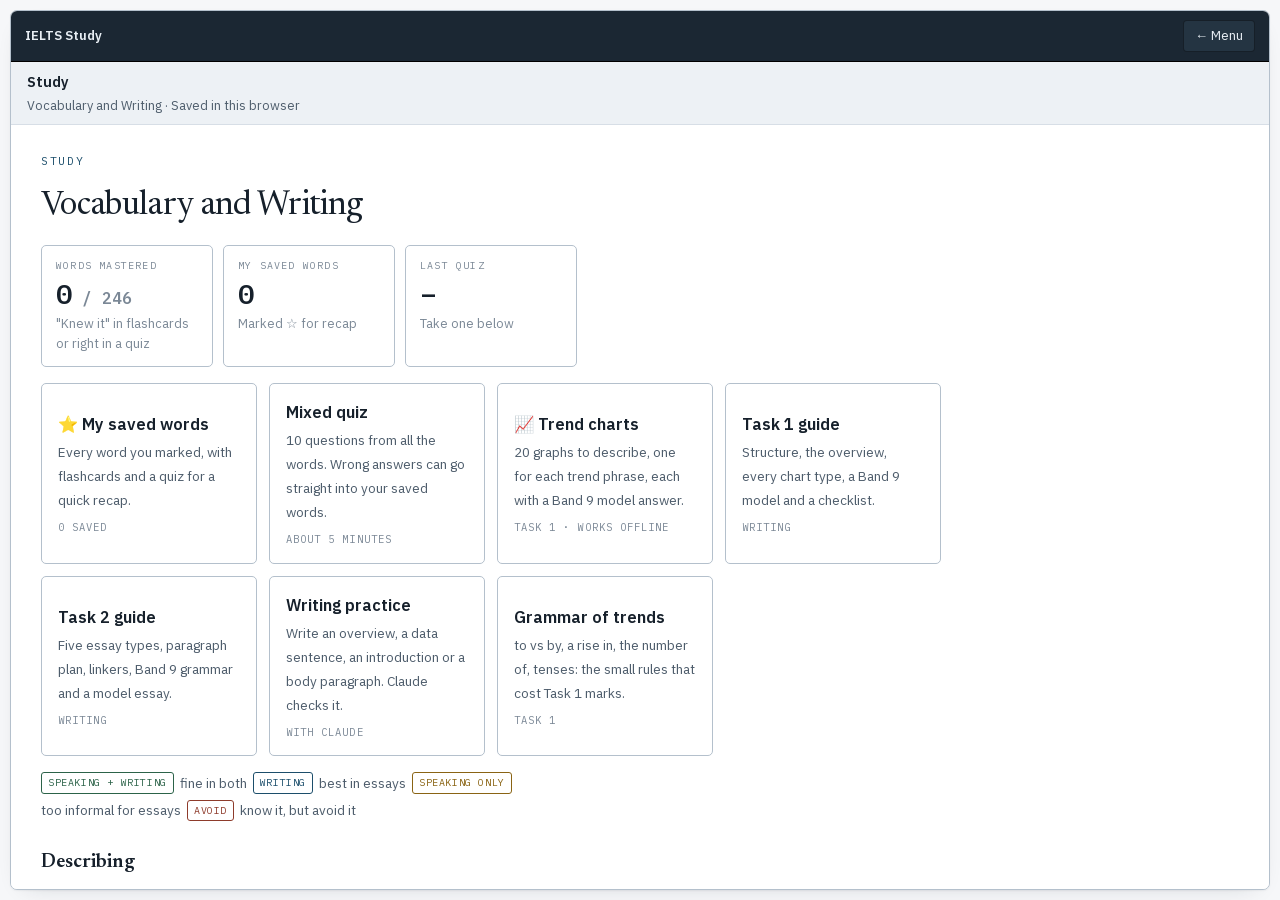
==== commit 4261c47f: "Fresh Study scripts after updates; model answer button always shows Co-Authored-By: Claude Opus 5.5 " ====
--- a/study.html
+++ b/study.html
@@ -485,7 +485,7 @@
 @media (max-width:600px){.topbar a.tlink{display:none}}
 @media (prefers-reduced-motion:reduce){*{animation:none!important;transition:none!important}}
 </style>
-<script>if('serviceWorker' in navigator)navigator.serviceWorker.register('sw.js');</script>
+<script>if('serviceWorker' in navigator){var hadSW=!!navigator.serviceWorker.controller,swR=0;navigator.serviceWorker.register('sw.js').then(function(r){r.update()});navigator.serviceWorker.addEventListener('controllerchange',function(){if(hadSW&&!swR){swR=1;location.reload()}})}</script>
 <style>#app .topbar a{color:var(--chrome-ink);text-decoration:none;font-size:13px;border:1px solid #0006;background:var(--chrome-2);border-radius:4px;padding:5px 11px}</style>
 </head>
 <body>
@@ -496,8 +496,8 @@
   <div class="botbar" id="botbar" style="display:none"></div>
 </div>
 <script>window.IELTS_STUDY_BRIDGE={home:function(){location.href='index.html'},stopTimer:function(){}};</script>
-<script src="study-data.js"></script>
-<script src="study.js"></script>
+<script src="study-data.js?v=cb99684f"></script>
+<script src="study.js?v=cb99684f"></script>
 <script>if(window.STUDY)window.STUDY.open();</script>
 </body>
 </html>
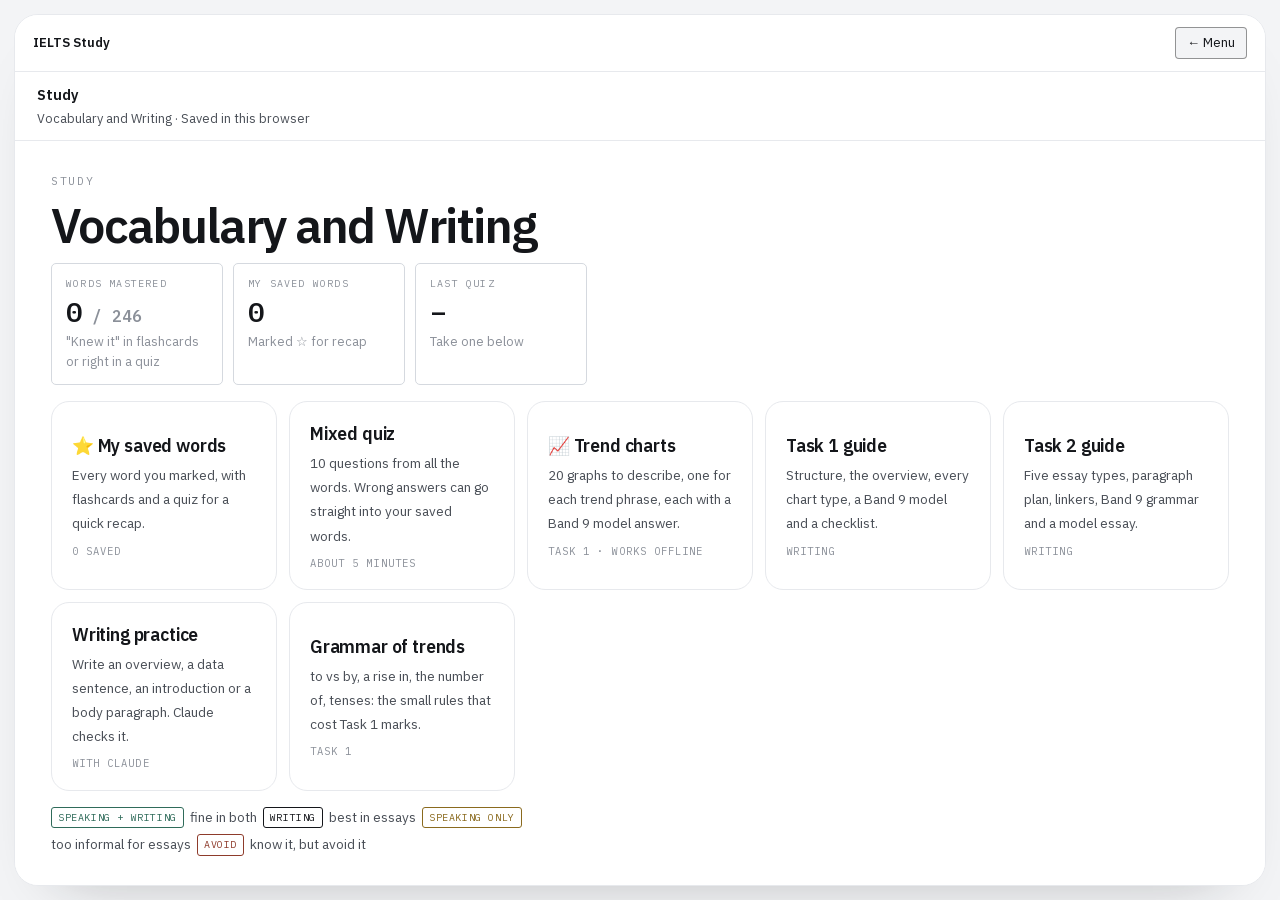
==== commit 70ce4ab1: "Sync with Mac: Home labels, Trend charts answer panels, vocabulary sets Co-Authored-By: Claude Opus " ====
--- a/study.html
+++ b/study.html
@@ -484,6 +484,88 @@
 .topbar a.tlink:hover{filter:brightness(1.08)}
 @media (max-width:600px){.topbar a.tlink{display:none}}
 @media (prefers-reduced-motion:reduce){*{animation:none!important;transition:none!important}}
+/*HUBCSS-START*/
+.skmenu.hubmenu{width:min(1040px,calc(100vw - 24px));max-height:calc(100vh - 80px);overflow:auto}
+.hub{display:grid;grid-template-columns:repeat(auto-fit,minmax(190px,1fr));gap:10px}
+.hubcol{border:1px solid var(--rule);border-top:4px solid var(--accent);border-radius:6px;background:var(--surface);padding:8px 10px 10px}
+.hubcol h3{font-family:"IBM Plex Mono",monospace;font-size:10.5px;letter-spacing:.12em;text-transform:uppercase;margin:2px 0 6px;color:var(--ink-2)}
+.hubcol.h-l{border-top-color:#2E7BA6}.hubcol.h-r{border-top-color:var(--gold)}.hubcol.h-w{border-top-color:var(--good)}.hubcol.h-s{border-top-color:var(--correct)}.hubcol.h-v{border-top-color:#7A5AA6}
+.hubit{display:block;text-align:left;font:inherit;color:var(--ink);background:transparent;border:0;border-radius:4px;padding:6px 8px;margin:0 -8px;width:calc(100% + 16px);cursor:pointer}
+.hubit:hover,.hubit:focus-visible{background:var(--accent-soft);outline:none}
+.hubit b{display:block;font-size:.92rem}
+.hubit span{display:block;font-size:.78rem;color:var(--ink-3);line-height:1.35}
+.hubit em{font-style:normal;color:var(--accent);font-family:"IBM Plex Mono",monospace;font-size:.72rem}
+/*HUBCSS-END*/
+/*SKIN-START*/
+@media (prefers-color-scheme: light){
+:root:not([data-theme="dark"]){
+  --ground:#F3F4F6; --surface:#FFFFFF; --surface-2:#F6F7F9; --surface-3:#EDEFF2;
+  --ink:#14161A; --ink-2:#4A4F57; --ink-3:#8B9099; --rule:#E7E9ED; --rule-strong:#D5D9DF;
+  --accent:#14161A; --accent-2:#3A4049; --accent-soft:#EEF0F3;
+  --good:#2F6B5A; --good-soft:#E7F1EC; --gold:#8A6A1E; --gold-soft:#F6F0E2;
+  --chrome:#FFFFFF; --chrome-2:#F3F4F6; --chrome-ink:#14161A; --chrome-ink-2:#8B9099;
+  --shadow:0 1px 2px rgba(20,22,26,.04),0 10px 30px -18px rgba(20,22,26,.18);
+}
+html,body{background:var(--ground)}
+#app{inset:14px;border:1px solid var(--rule);border-radius:24px;box-shadow:0 30px 60px -45px rgba(20,22,26,.35)}
+.topbar{background:var(--surface);color:var(--ink);border-bottom:1px solid var(--rule);padding:12px 18px;gap:8px}
+.topbar .av{width:32px;height:32px;border-radius:50%;background:var(--ink);color:#fff;font-size:11.5px;font-weight:600}
+.topbar .nm b{font-size:15px;letter-spacing:-.01em}
+.topbar .nm span{color:var(--ink-3)}
+.topbar button{background:transparent;color:var(--ink-2);border:0;border-radius:999px;padding:8px 14px;font-size:13.5px;font-weight:500}
+.topbar button:hover{background:var(--surface-3);color:var(--ink)}
+.topbar #btnSkill,.topbar #btnVocab{background:var(--surface-2);color:var(--ink);box-shadow:inset 0 0 0 1px var(--rule)}
+.topbar #btnQuit{background:var(--ink);color:#fff}
+.topbar #btnQuit:hover{background:#2B2F36}
+.topbar .clock{background:var(--surface-2);color:var(--ink);border-radius:999px;padding:6px 14px;box-shadow:inset 0 0 0 1px var(--rule)}
+.topbar .clock.warn{background:#FBEFE3;color:#8A3B0B}
+.topbar .clock.crit{background:#F9E0E0;color:#8E1B1B}
+.audst{color:var(--ink-2)}.audst .ast.go{color:var(--gold)}.audst .ast.dim,.audst .apos{color:var(--ink-3)}
+.instr{background:var(--surface);border-bottom:1px solid var(--rule);padding:12px 22px}
+.instr .rng{color:var(--ink-2)}
+.botbar{background:var(--surface);border-top:1px solid var(--rule)}
+.navbtns button,.reviewbox{border-radius:999px}
+.sheet{background:var(--surface);padding:32px 36px}
+.sheet h1{font-family:"IBM Plex Sans",Arial,sans-serif;font-weight:600;font-size:clamp(2.1rem,4vw,3rem);letter-spacing:-.035em;line-height:1.05;color:var(--ink)}
+.sheet h2{font-family:"IBM Plex Sans",Arial,sans-serif;font-weight:600;font-size:1.2rem;letter-spacing:-.01em;margin-top:34px}
+.sheet .eyebrow{color:var(--ink-3)}
+.btnrow button,.donesum button,.revisit button{border-radius:999px}
+.notice{border-radius:16px;border-left-width:0;background:var(--surface-2);box-shadow:inset 0 0 0 1px var(--rule);padding:14px 18px}
+.cards{gap:12px;max-width:1180px}
+.card{border:1px solid var(--rule);border-radius:18px;padding:18px 20px;background:var(--surface);transition:border-color .15s,box-shadow .15s,transform .15s}
+.card:hover{background:var(--surface);border-color:var(--rule-strong);box-shadow:var(--shadow);transform:translateY(-1px)}
+.card b{font-size:1.1rem;font-weight:600;letter-spacing:-.01em}
+#pickTest .card b{font-size:1.3rem}
+#pickTest .card{background:var(--surface)!important}
+#pickTest .card[style*="accent-soft"]{border-color:var(--ink);box-shadow:inset 0 0 0 1px var(--ink)}
+.card.alldone{border-color:#BFD9CC}
+.tdone i{border-radius:999px;background:var(--surface-2);border:1px solid var(--rule);color:var(--ink-3)}
+.tdone i.y{background:var(--good-soft);color:var(--good);border-color:transparent}
+#pickMod{grid-template-columns:repeat(auto-fit,minmax(230px,1fr))}
+#pickMod .card{padding:22px;min-height:160px}
+#pickMod .card::before{display:grid;place-items:center;width:40px;height:40px;border-radius:12px;margin-bottom:14px;font-family:"IBM Plex Mono",monospace;font-size:14px;font-weight:600;background:var(--surface-2);color:var(--ink);box-shadow:inset 0 0 0 1px var(--rule)}
+#pickMod .card[data-m="listening"]::before{content:"L"}
+#pickMod .card[data-m="reading"]::before{content:"R"}
+#pickMod .card[data-m="writing"]::before{content:"W"}
+#pickMod .card[data-m="speaking"]::before{content:"S"}
+#pickMod .card .mdone.y{color:var(--good)}
+.skstats{display:grid;grid-template-columns:repeat(auto-fit,minmax(180px,1fr));gap:12px;max-width:1180px;margin:20px 0 8px}
+.skstat{border-radius:18px;padding:18px 20px;background:var(--surface);border:1px solid var(--rule)}
+.skstat .v{display:block;font-size:2.4rem;font-weight:600;letter-spacing:-.045em;line-height:1.05;color:var(--ink)}
+.skstat .v small{font-size:1rem;font-weight:500;color:var(--ink-3);letter-spacing:0}
+.skstat .l{display:block;font-size:.85rem;color:var(--ink-3);margin-top:6px}
+.skstat:nth-child(3){background:var(--ink);border-color:var(--ink)}
+.skstat:nth-child(3) .v{color:#fff}.skstat:nth-child(3) .l{color:#B9BEC6}
+.skstat button{font:inherit;font-size:.8rem;font-weight:600;margin-top:12px;border:0;border-radius:999px;background:#fff;color:var(--ink);padding:7px 15px;cursor:pointer}
+.skabout{margin-top:36px;padding-top:18px;border-top:1px solid var(--rule);max-width:900px}.skabout p{font-size:.88rem;color:var(--ink-3)}
+#doneSum{display:none}
+.skmenu{border-radius:20px;border:1px solid var(--rule);box-shadow:0 24px 60px -30px rgba(20,22,26,.4)}
+.hubcol{border:1px solid var(--rule);border-radius:16px;background:var(--surface);border-top:1px solid var(--rule)}
+.hubcol h3{color:var(--ink-3)}
+.hubit:hover,.hubit:focus-visible{background:var(--surface-2)}
+.hubit em{color:var(--ink-2)}
+}
+/*SKIN-END*/
 </style>
 <script>if('serviceWorker' in navigator){var hadSW=!!navigator.serviceWorker.controller,swR=0;navigator.serviceWorker.register('sw.js').then(function(r){r.update()});navigator.serviceWorker.addEventListener('controllerchange',function(){if(hadSW&&!swR){swR=1;location.reload()}})}</script>
 <style>#app .topbar a{color:var(--chrome-ink);text-decoration:none;font-size:13px;border:1px solid #0006;background:var(--chrome-2);border-radius:4px;padding:5px 11px}</style>
@@ -496,8 +578,8 @@
   <div class="botbar" id="botbar" style="display:none"></div>
 </div>
 <script>window.IELTS_STUDY_BRIDGE={home:function(){location.href='index.html'},stopTimer:function(){}};</script>
-<script src="study-data.js?v=cb99684f"></script>
-<script src="study.js?v=cb99684f"></script>
+<script src="study-data.js?v=5301c423"></script>
+<script src="study.js?v=5301c423"></script>
 <script>if(window.STUDY)window.STUDY.open();</script>
 </body>
 </html>
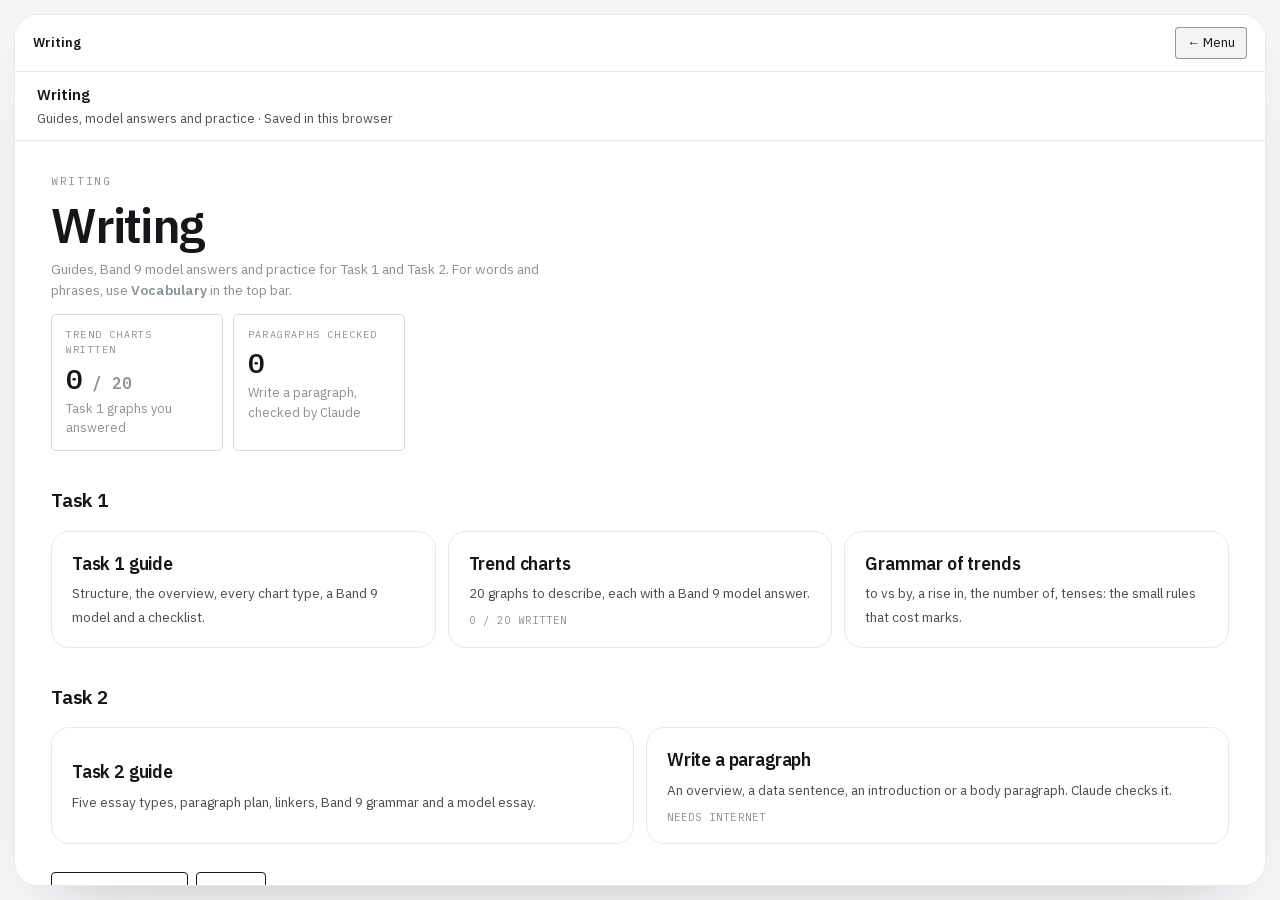
==== commit 51919441: "Organised: Vocabulary (all words, incl. word families) and Writing (guides and practice) Co-Authored" ====
--- a/study.html
+++ b/study.html
@@ -9,7 +9,7 @@
 <meta name="apple-mobile-web-app-status-bar-style" content="default">
 <link rel="manifest" href="manifest.webmanifest">
 <link rel="apple-touch-icon" href="icon-180.png">
-<title>IELTS Study</title>
+<title>IELTS Writing</title>
 <link rel="stylesheet" href="fonts/fonts.css">
 <style>
 :root{
@@ -484,18 +484,6 @@
 .topbar a.tlink:hover{filter:brightness(1.08)}
 @media (max-width:600px){.topbar a.tlink{display:none}}
 @media (prefers-reduced-motion:reduce){*{animation:none!important;transition:none!important}}
-/*HUBCSS-START*/
-.skmenu.hubmenu{width:min(1040px,calc(100vw - 24px));max-height:calc(100vh - 80px);overflow:auto}
-.hub{display:grid;grid-template-columns:repeat(auto-fit,minmax(190px,1fr));gap:10px}
-.hubcol{border:1px solid var(--rule);border-top:4px solid var(--accent);border-radius:6px;background:var(--surface);padding:8px 10px 10px}
-.hubcol h3{font-family:"IBM Plex Mono",monospace;font-size:10.5px;letter-spacing:.12em;text-transform:uppercase;margin:2px 0 6px;color:var(--ink-2)}
-.hubcol.h-l{border-top-color:#2E7BA6}.hubcol.h-r{border-top-color:var(--gold)}.hubcol.h-w{border-top-color:var(--good)}.hubcol.h-s{border-top-color:var(--correct)}.hubcol.h-v{border-top-color:#7A5AA6}
-.hubit{display:block;text-align:left;font:inherit;color:var(--ink);background:transparent;border:0;border-radius:4px;padding:6px 8px;margin:0 -8px;width:calc(100% + 16px);cursor:pointer}
-.hubit:hover,.hubit:focus-visible{background:var(--accent-soft);outline:none}
-.hubit b{display:block;font-size:.92rem}
-.hubit span{display:block;font-size:.78rem;color:var(--ink-3);line-height:1.35}
-.hubit em{font-style:normal;color:var(--accent);font-family:"IBM Plex Mono",monospace;font-size:.72rem}
-/*HUBCSS-END*/
 /*SKIN-START*/
 @media (prefers-color-scheme: light){
 :root:not([data-theme="dark"]){
@@ -566,20 +554,32 @@
 .hubit em{color:var(--ink-2)}
 }
 /*SKIN-END*/
+/*HUBCSS-START*/
+.skmenu.hubmenu{width:min(1040px,calc(100vw - 24px));max-height:calc(100vh - 80px);overflow:auto}
+.hub{display:grid;grid-template-columns:repeat(auto-fit,minmax(190px,1fr));gap:10px}
+.hubcol{border:1px solid var(--rule);border-top:4px solid var(--accent);border-radius:6px;background:var(--surface);padding:8px 10px 10px}
+.hubcol h3{font-family:"IBM Plex Mono",monospace;font-size:10.5px;letter-spacing:.12em;text-transform:uppercase;margin:2px 0 6px;color:var(--ink-2)}
+.hubcol.h-l{border-top-color:#2E7BA6}.hubcol.h-r{border-top-color:var(--gold)}.hubcol.h-w{border-top-color:var(--good)}.hubcol.h-s{border-top-color:var(--correct)}.hubcol.h-v{border-top-color:#7A5AA6}
+.hubit{display:block;text-align:left;font:inherit;color:var(--ink);background:transparent;border:0;border-radius:4px;padding:6px 8px;margin:0 -8px;width:calc(100% + 16px);cursor:pointer}
+.hubit:hover,.hubit:focus-visible{background:var(--accent-soft);outline:none}
+.hubit b{display:block;font-size:.92rem}
+.hubit span{display:block;font-size:.78rem;color:var(--ink-3);line-height:1.35}
+.hubit em{font-style:normal;color:var(--accent);font-family:"IBM Plex Mono",monospace;font-size:.72rem}
+/*HUBCSS-END*/
 </style>
 <script>if('serviceWorker' in navigator){var hadSW=!!navigator.serviceWorker.controller,swR=0;navigator.serviceWorker.register('sw.js').then(function(r){r.update()});navigator.serviceWorker.addEventListener('controllerchange',function(){if(hadSW&&!swR){swR=1;location.reload()}})}</script>
 <style>#app .topbar a{color:var(--chrome-ink);text-decoration:none;font-size:13px;border:1px solid #0006;background:var(--chrome-2);border-radius:4px;padding:5px 11px}</style>
 </head>
 <body>
 <div id="app">
-  <div class="topbar"><div class="who"><b>IELTS Study</b></div><div class="tools"><a href="index.html">&larr; Menu</a></div></div>
+  <div class="topbar"><div class="who"><b>Writing</b></div><div class="tools"><a href="index.html">&larr; Menu</a></div></div>
   <div class="instr" id="instr"><h2>&nbsp;</h2><p>&nbsp;</p></div>
   <div class="stage" id="stage"></div>
   <div class="botbar" id="botbar" style="display:none"></div>
 </div>
 <script>window.IELTS_STUDY_BRIDGE={home:function(){location.href='index.html'},stopTimer:function(){}};</script>
-<script src="study-data.js?v=5301c423"></script>
-<script src="study.js?v=5301c423"></script>
+<script src="study-data.js?v=c53a7d9c"></script>
+<script src="study.js?v=c53a7d9c"></script>
 <script>if(window.STUDY)window.STUDY.open();</script>
 </body>
 </html>
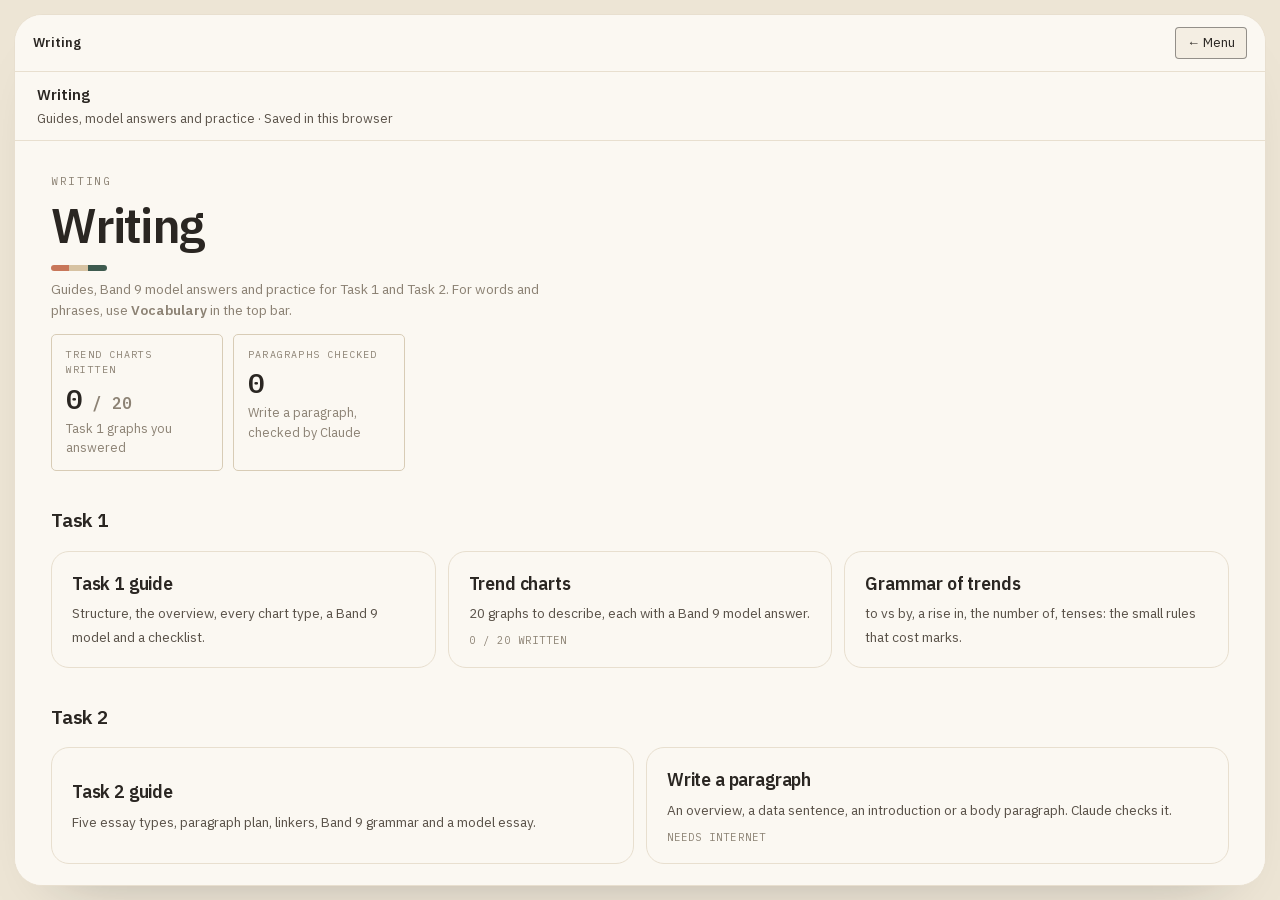
==== commit cce48962: "Terracotta and sage colours Co-Authored-By: Claude Opus 5.5 <noreply@anthropic.com>" ====
--- a/study.html
+++ b/study.html
@@ -484,15 +484,30 @@
 .topbar a.tlink:hover{filter:brightness(1.08)}
 @media (max-width:600px){.topbar a.tlink{display:none}}
 @media (prefers-reduced-motion:reduce){*{animation:none!important;transition:none!important}}
+/*HUBCSS-START*/
+.skmenu.hubmenu{width:min(1040px,calc(100vw - 24px));max-height:calc(100vh - 80px);overflow:auto}
+.hub{display:grid;grid-template-columns:repeat(auto-fit,minmax(190px,1fr));gap:10px}
+.hubcol{border:1px solid var(--rule);border-top:4px solid var(--accent);border-radius:6px;background:var(--surface);padding:8px 10px 10px}
+.hubcol h3{font-family:"IBM Plex Mono",monospace;font-size:10.5px;letter-spacing:.12em;text-transform:uppercase;margin:2px 0 6px;color:var(--ink-2)}
+.hubcol.h-l{border-top-color:#2E7BA6}.hubcol.h-r{border-top-color:var(--gold)}.hubcol.h-w{border-top-color:var(--good)}.hubcol.h-s{border-top-color:var(--correct)}.hubcol.h-v{border-top-color:#7A5AA6}
+.hubit{display:block;text-align:left;font:inherit;color:var(--ink);background:transparent;border:0;border-radius:4px;padding:6px 8px;margin:0 -8px;width:calc(100% + 16px);cursor:pointer}
+.hubit:hover,.hubit:focus-visible{background:var(--accent-soft);outline:none}
+.hubit b{display:block;font-size:.92rem}
+.hubit span{display:block;font-size:.78rem;color:var(--ink-3);line-height:1.35}
+.hubsub{font-family:"IBM Plex Mono",monospace;font-size:10px;letter-spacing:.1em;text-transform:uppercase;color:var(--ink-3);margin:10px 0 2px}
+.hubit em{font-style:normal;color:var(--accent);font-family:"IBM Plex Mono",monospace;font-size:.72rem}
+/*HUBCSS-END*/
 /*SKIN-START*/
 @media (prefers-color-scheme: light){
 :root:not([data-theme="dark"]){
-  --ground:#F3F4F6; --surface:#FFFFFF; --surface-2:#F6F7F9; --surface-3:#EDEFF2;
-  --ink:#14161A; --ink-2:#4A4F57; --ink-3:#8B9099; --rule:#E7E9ED; --rule-strong:#D5D9DF;
-  --accent:#14161A; --accent-2:#3A4049; --accent-soft:#EEF0F3;
-  --good:#2F6B5A; --good-soft:#E7F1EC; --gold:#8A6A1E; --gold-soft:#F6F0E2;
-  --chrome:#FFFFFF; --chrome-2:#F3F4F6; --chrome-ink:#14161A; --chrome-ink-2:#8B9099;
-  --shadow:0 1px 2px rgba(20,22,26,.04),0 10px 30px -18px rgba(20,22,26,.18);
+  --ground:#EDE5D5; --surface:#FBF8F2; --surface-2:#F4EEE3; --surface-3:#EBE3D4;
+  --ink:#2A2622; --ink-2:#5A5249; --ink-3:#8C8274; --rule:#E8DFCF; --rule-strong:#D8CCB6;
+  --accent:#2A2622; --accent-2:#463F38; --accent-soft:#F1EADC;
+  --good:#3E5B4F; --good-soft:#E3E9DF; --gold:#9A7440; --gold-soft:#EFE4D0;
+  --correct:#B4573C; --correct-soft:#F2DFD6;
+  --pink:#C8775A; --mustard:#D7C3A3; --teal:#3E5B4F; --sage:#E9DFCC;
+  --chrome:#FBF8F2; --chrome-2:#F4EEE3; --chrome-ink:#2A2622; --chrome-ink-2:#8C8274;
+  --shadow:0 1px 2px rgba(70,50,30,.05),0 12px 30px -18px rgba(70,50,30,.25);
 }
 html,body{background:var(--ground)}
 #app{inset:14px;border:1px solid var(--rule);border-radius:24px;box-shadow:0 30px 60px -45px rgba(20,22,26,.35)}
@@ -552,20 +567,68 @@
 .hubcol h3{color:var(--ink-3)}
 .hubit:hover,.hubit:focus-visible{background:var(--surface-2)}
 .hubit em{color:var(--ink-2)}
+#app{border-radius:28px}
+.topbar .av{background:var(--pink)}
+.topbar #btnSkill,.topbar #btnVocab{background:var(--surface);box-shadow:inset 0 0 0 1px var(--rule-strong)}
+.topbar #btnSkill:hover,.topbar #btnVocab:hover{background:#F2DFD6;box-shadow:inset 0 0 0 1px #E2B8A6}
+.sheet h1::after{content:"";display:block;width:56px;height:6px;border-radius:6px;margin-top:14px;background:linear-gradient(90deg,#C8775A 0 33%,#D7C3A3 33% 66%,#3E5B4F 66%)}
+.skstat{border:0;padding:20px 22px;border-radius:22px}
+.skstat:nth-child(1){background:#E3E9DF}.skstat:nth-child(1) .v{color:#3E5B4F}.skstat:nth-child(1) .v small,.skstat:nth-child(1) .l{color:#5A6F64}
+.skstat:nth-child(2){background:#EFE4D0}.skstat:nth-child(2) .v{color:#8A6A35}.skstat:nth-child(2) .v small,.skstat:nth-child(2) .l{color:#7A6548}
+.skstat:nth-child(3){background:#F2DFD6;border-color:#F2DFD6}.skstat:nth-child(3) .v{color:#B0583B}.skstat:nth-child(3) .l{color:#9A5A44}
+.skstat:nth-child(4){background:#E7E5EE}.skstat:nth-child(4) .v{color:#4F4B68}.skstat:nth-child(4) .l{color:#6E6A86}
+.skstat button{background:#C8775A;color:#fff}.skstat button:hover{background:#B0583B}
+.card{background:var(--surface);border-color:var(--rule)}
+#pickTest .card{background:#FFFDF9!important}
+#pickTest .card[style*="accent-soft"]{border-color:#C8775A;box-shadow:inset 0 0 0 1.5px #C8775A}
+.card.alldone{border-color:#B7C6B8;background:#F3F6F1!important}
+.tdone i.y:nth-child(1){background:#E3E9DF;color:#33503F}
+.tdone i.y:nth-child(2){background:#EFE4D0;color:#7A5A2B}
+.tdone i.y:nth-child(3){background:#F2DFD6;color:#9A4A30}
+.tdone i.y:nth-child(4){background:#E7E5EE;color:#4F4B68}
+#pickMod .card{border:0;border-radius:22px}
+#pickMod .card::before{border-radius:50%;box-shadow:none;color:#fff;width:44px;height:44px}
+#pickMod .card[data-m="listening"]{background:#E3E9DF}#pickMod .card[data-m="listening"]::before{background:var(--teal)}
+#pickMod .card[data-m="reading"]{background:#EFE4D0}#pickMod .card[data-m="reading"]::before{background:#B8925A}
+#pickMod .card[data-m="writing"]{background:#F2DFD6}#pickMod .card[data-m="writing"]::before{background:var(--pink)}
+#pickMod .card[data-m="speaking"]{background:#E7E5EE}#pickMod .card[data-m="speaking"]::before{background:#6E6A86}
+#pickMod .card:hover{box-shadow:var(--shadow)}
+.hubcol{border:0;border-radius:18px;padding:12px 14px}
+.hubcol.h-l{background:#E3E9DF}.hubcol.h-r{background:#EFE4D0}.hubcol.h-w{background:#F2DFD6}.hubcol.h-s{background:#E7E5EE}.hubcol.h-v{background:#E6E3D8}
+.hubcol.h-l h3{color:#3E5B4F}.hubcol.h-r h3{color:#7A5A2B}.hubcol.h-w h3{color:#9A4A30}
+.hubit:hover,.hubit:focus-visible{background:rgba(255,255,255,.7)}
+.skmenu{background:var(--surface)}
+.ah-mod{color:#fff!important;font-weight:600;padding:4px 11px}
+.ah-mod.m-listening{background:#3E5B4F}.ah-mod.m-reading{background:#B8925A}
+.ah-mod.m-writing{background:#C8775A}.ah-mod.m-speaking{background:#6E6A86}
+.ah-row{box-shadow:inset 4px 0 0 var(--mc,transparent)}
+.ah-row[data-mod="listening"]{--mc:#3E5B4F}.ah-row[data-mod="reading"]{--mc:#B8925A}
+.ah-row[data-mod="writing"]{--mc:#C8775A}.ah-row[data-mod="speaking"]{--mc:#6E6A86}
+.ah-bar{background:#EDE6D8}.ah-bar i{background:var(--mc,var(--ink))}
+.ah-band{font-weight:700;color:var(--ink-2);background:#EFEAE0}
+.ah-band.b8{background:#E3E9DF;color:#3E5B4F}
+.ah-band.b7{background:#E3E9DF;color:#3E5B4F}
+.ah-band.b6{background:#EFE4D0;color:#8A6A35}
+.ah-band.b5{background:#F2DFD6;color:#B0583B}
+.m-listening{background:#E3E9DF;color:#3E5B4F}.m-reading{background:#EFE4D0;color:#7A5A2B}
+.m-writing{background:#F2DFD6;color:#9A4A30}.m-speaking{background:#E7E5EE;color:#4F4B68}
+table.bt thead th[data-m]{font-weight:700}
+table.bt thead th[data-m="listening"]{color:#3E5B4F}table.bt thead th[data-m="reading"]{color:#8A6A35}
+table.bt thead th[data-m="writing"]{color:#9A4A30}table.bt thead th[data-m="speaking"]{color:#4F4B68}
+.btchip{border:0;border-radius:12px;padding:8px 12px;box-shadow:inset 4px 0 0 var(--mc)}
+.btchip[data-m="listening"]{--mc:#3E5B4F;background:#E3E9DF}.btchip[data-m="reading"]{--mc:#B8925A;background:#EFE4D0}
+.btchip[data-m="writing"]{--mc:#C8775A;background:#F2DFD6}.btchip[data-m="speaking"]{--mc:#6E6A86;background:#E7E5EE}
+.btchip[data-m]:hover{filter:brightness(.96)}
+.btchip[data-m]:hover{border:0}
+.btchip .bd{display:inline-block;min-width:38px;text-align:center;border-radius:7px;padding:1px 6px;background:#fff;color:var(--ink)}
+.btchip[data-b="9"] .bd,.btchip[data-b="8"] .bd{background:#fff;color:#3E5B4F}
+.btchip[data-b="7"] .bd{background:#fff;color:#3E5B4F}
+.btchip[data-b="6"] .bd{background:#fff;color:#8A6A35}
+.btchip[data-b="5"] .bd,.btchip[data-b="4"] .bd{background:#fff;color:#B0583B}
+.btnrow button{background:var(--ink);border-color:var(--ink)}
+.btnrow button.ghost{background:transparent;color:var(--ink)}
 }
 /*SKIN-END*/
-/*HUBCSS-START*/
-.skmenu.hubmenu{width:min(1040px,calc(100vw - 24px));max-height:calc(100vh - 80px);overflow:auto}
-.hub{display:grid;grid-template-columns:repeat(auto-fit,minmax(190px,1fr));gap:10px}
-.hubcol{border:1px solid var(--rule);border-top:4px solid var(--accent);border-radius:6px;background:var(--surface);padding:8px 10px 10px}
-.hubcol h3{font-family:"IBM Plex Mono",monospace;font-size:10.5px;letter-spacing:.12em;text-transform:uppercase;margin:2px 0 6px;color:var(--ink-2)}
-.hubcol.h-l{border-top-color:#2E7BA6}.hubcol.h-r{border-top-color:var(--gold)}.hubcol.h-w{border-top-color:var(--good)}.hubcol.h-s{border-top-color:var(--correct)}.hubcol.h-v{border-top-color:#7A5AA6}
-.hubit{display:block;text-align:left;font:inherit;color:var(--ink);background:transparent;border:0;border-radius:4px;padding:6px 8px;margin:0 -8px;width:calc(100% + 16px);cursor:pointer}
-.hubit:hover,.hubit:focus-visible{background:var(--accent-soft);outline:none}
-.hubit b{display:block;font-size:.92rem}
-.hubit span{display:block;font-size:.78rem;color:var(--ink-3);line-height:1.35}
-.hubit em{font-style:normal;color:var(--accent);font-family:"IBM Plex Mono",monospace;font-size:.72rem}
-/*HUBCSS-END*/
 </style>
 <script>if('serviceWorker' in navigator){var hadSW=!!navigator.serviceWorker.controller,swR=0;navigator.serviceWorker.register('sw.js').then(function(r){r.update()});navigator.serviceWorker.addEventListener('controllerchange',function(){if(hadSW&&!swR){swR=1;location.reload()}})}</script>
 <style>#app .topbar a{color:var(--chrome-ink);text-decoration:none;font-size:13px;border:1px solid #0006;background:var(--chrome-2);border-radius:4px;padding:5px 11px}</style>
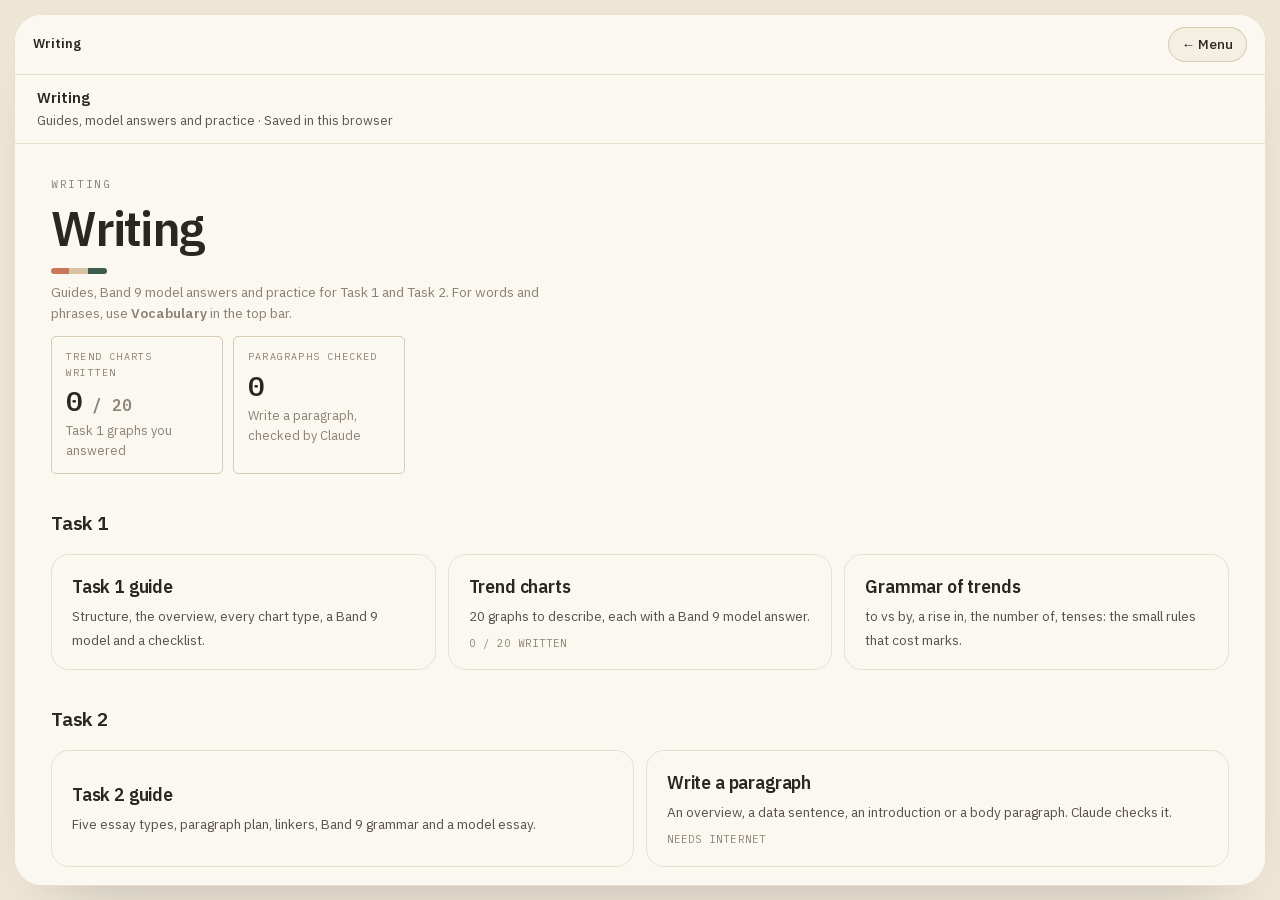
==== commit eda5c416: "Menu page in terracotta and sage Co-Authored-By: Claude Opus 5.5 <noreply@anthropic.com>" ====
--- a/study.html
+++ b/study.html
@@ -631,7 +631,7 @@
 /*SKIN-END*/
 </style>
 <script>if('serviceWorker' in navigator){var hadSW=!!navigator.serviceWorker.controller,swR=0;navigator.serviceWorker.register('sw.js').then(function(r){r.update()});navigator.serviceWorker.addEventListener('controllerchange',function(){if(hadSW&&!swR){swR=1;location.reload()}})}</script>
-<style>#app .topbar a{color:var(--chrome-ink);text-decoration:none;font-size:13px;border:1px solid #0006;background:var(--chrome-2);border-radius:4px;padding:5px 11px}</style>
+<style>#app .topbar a{color:var(--chrome-ink);text-decoration:none;font-size:13.5px;font-weight:500;background:var(--chrome-2);box-shadow:inset 0 0 0 1px var(--rule-strong);border-radius:999px;padding:7px 14px}</style>
 </head>
 <body>
 <div id="app">
